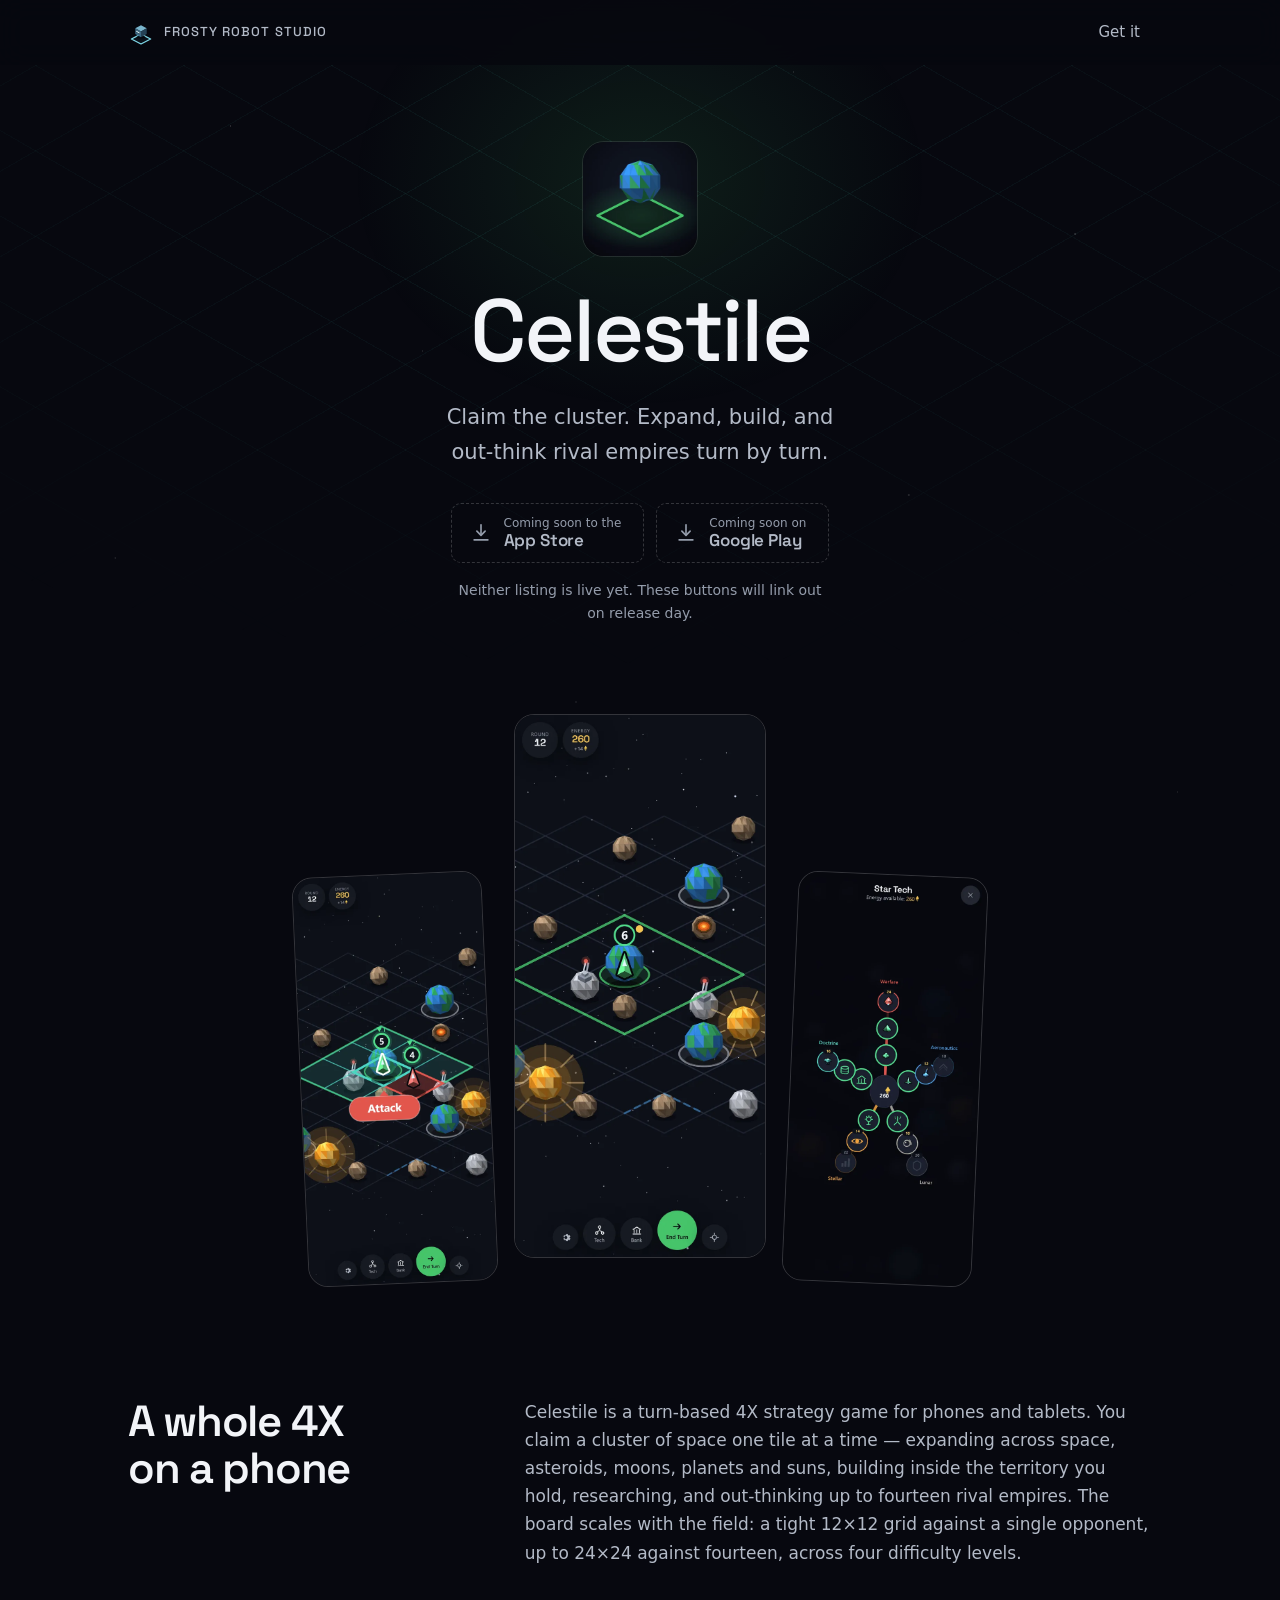
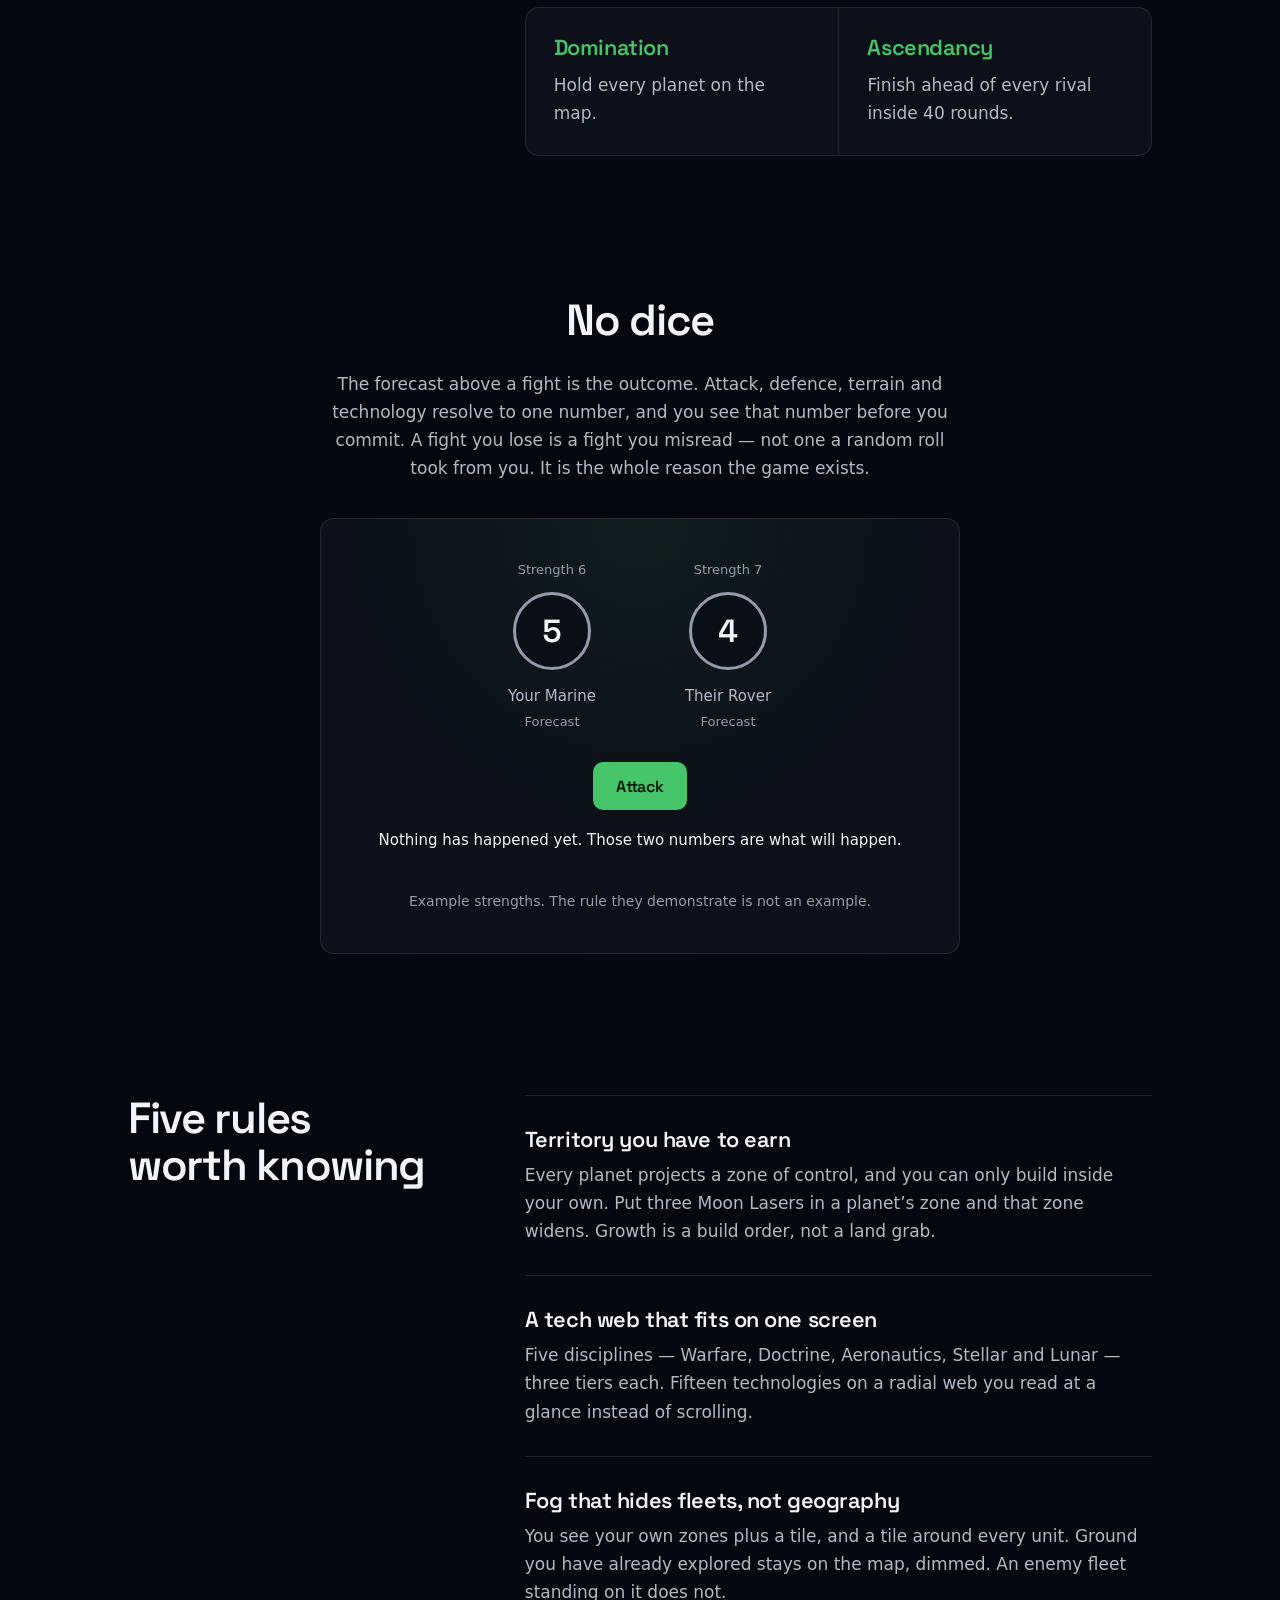
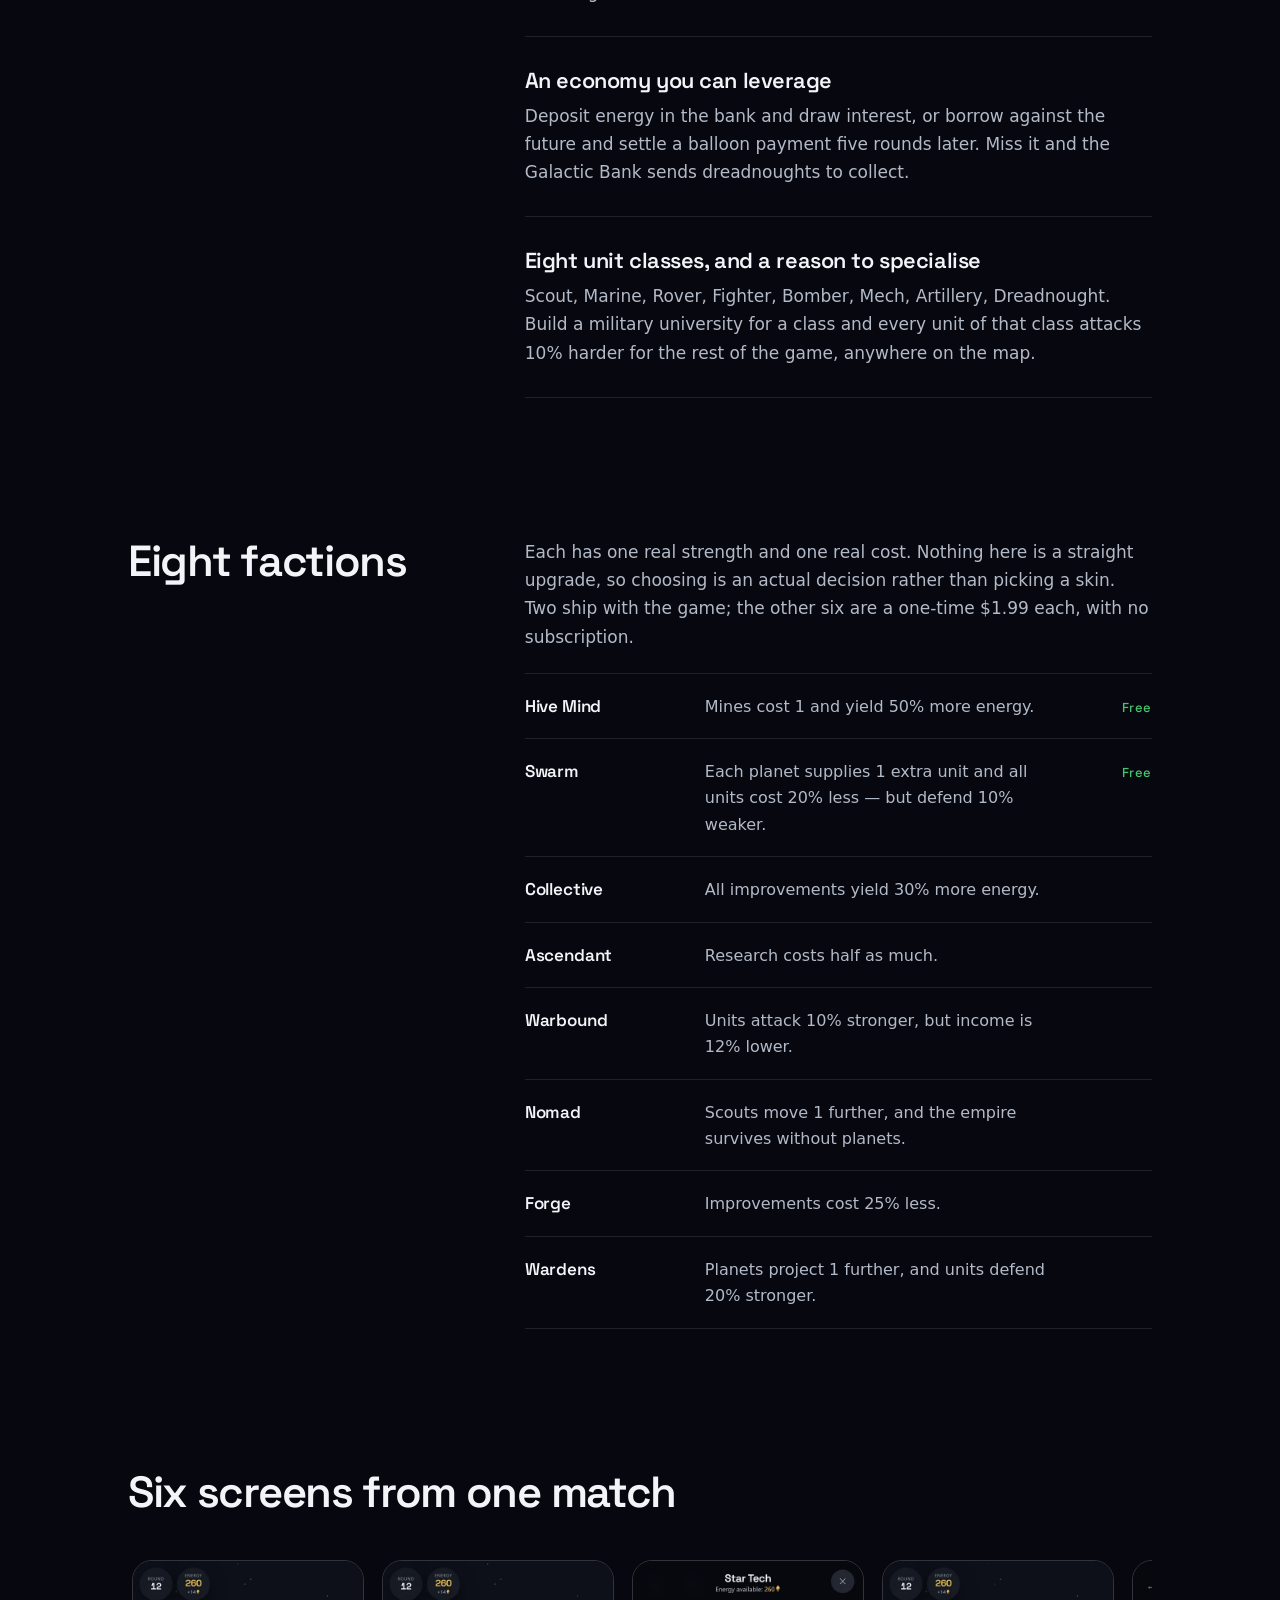
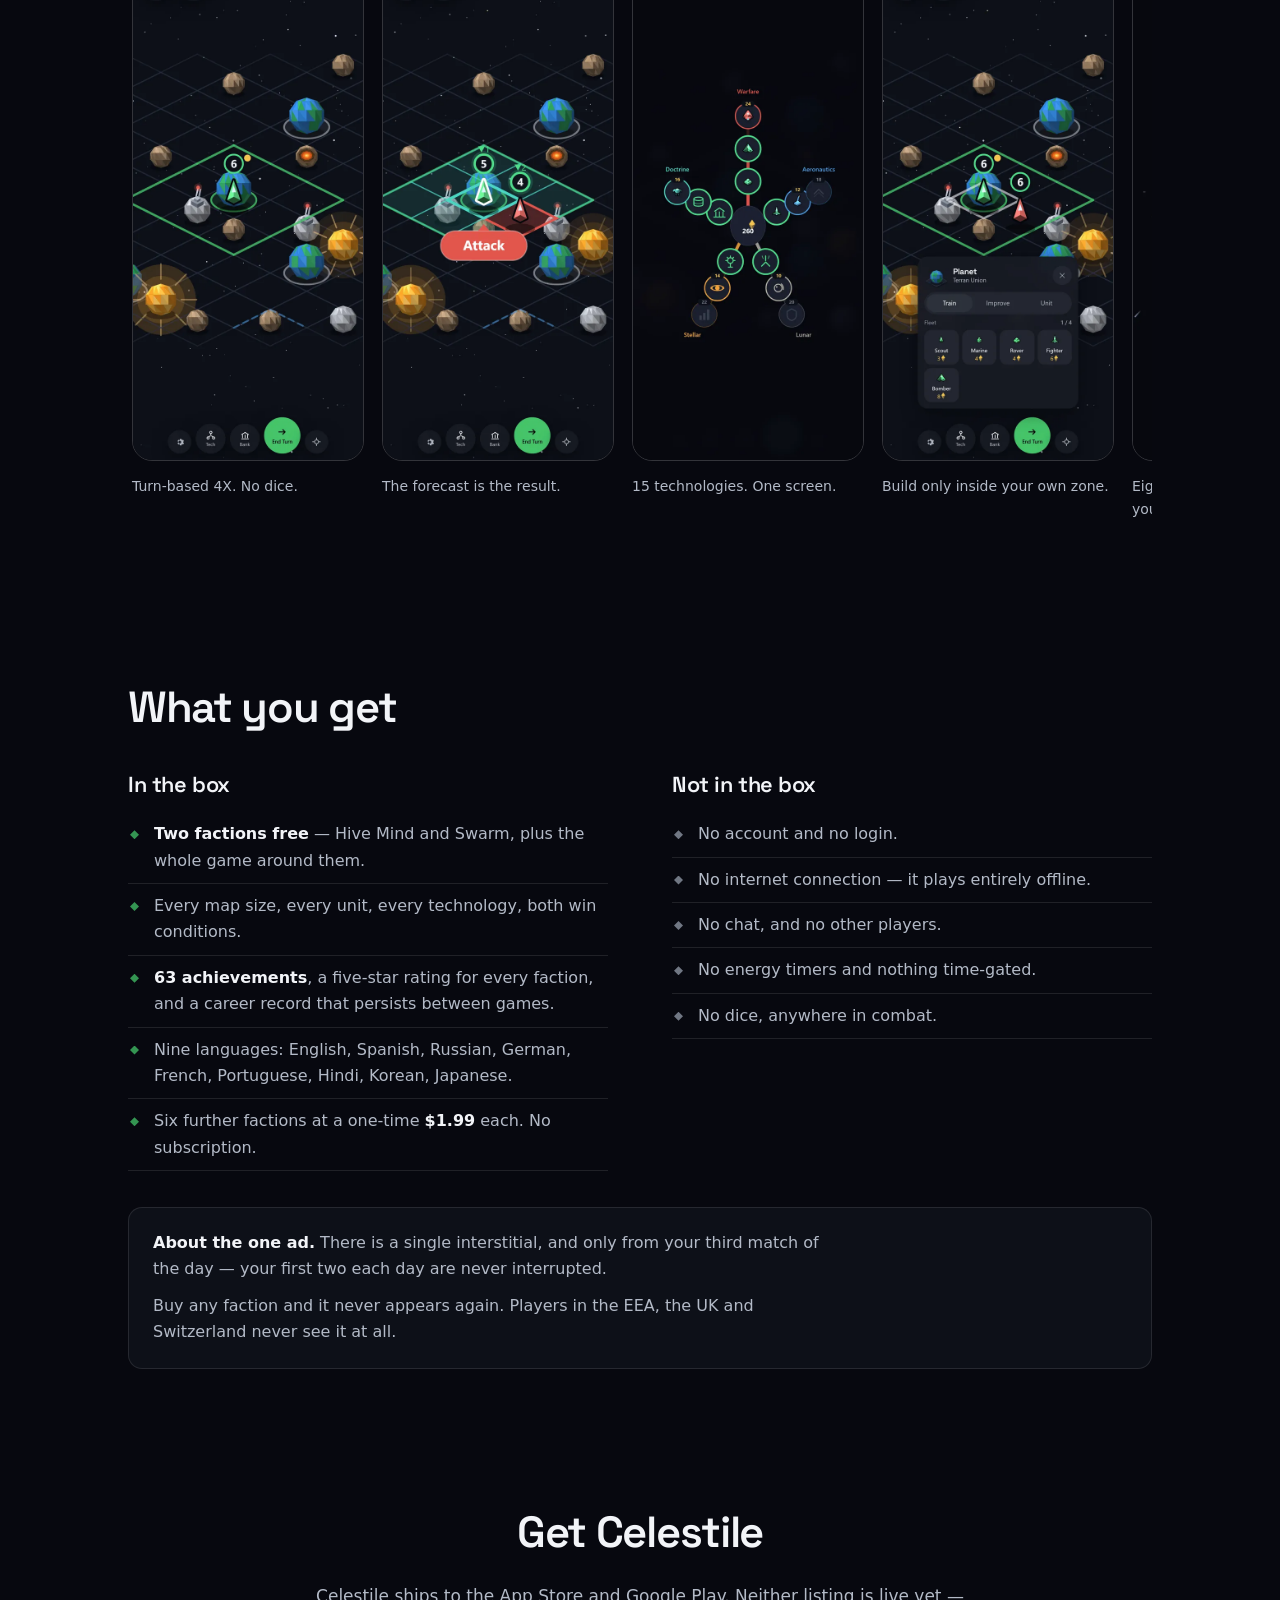
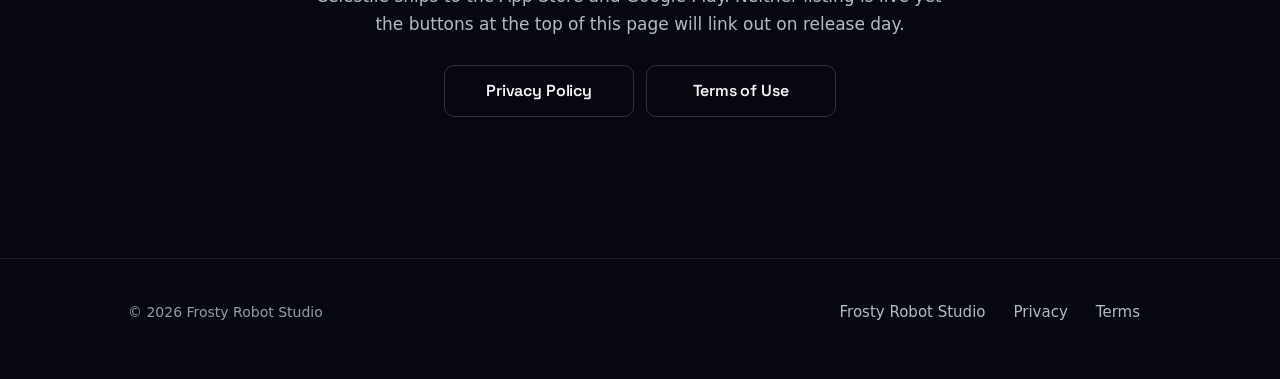
==== celestile/index.html @ 9814f3b3 "Rebuild the studio site and add a Celestile marketing page Replaces the bootstrap-ish placeholder in" ====
<!DOCTYPE html>
<html lang="en">
<head>
<meta charset="utf-8">
<meta name="viewport" content="width=device-width,initial-scale=1">
<title>Celestile — turn-based 4X strategy with no dice</title>
<meta name="description" content="A turn-based 4X strategy game for phones and tablets. Deterministic combat: the forecast above a fight is exactly what happens. Single-player, offline, no account.">
<meta name="theme-color" content="#07080f">
<link rel="canonical" href="https://frosty-robot-studio.github.io/celestile/">
<link rel="icon" href="../assets/frs-mark.svg" type="image/svg+xml">
<link rel="apple-touch-icon" href="../assets/celestile-icon-180.png">
<meta property="og:type" content="website">
<meta property="og:title" content="Celestile — turn-based 4X strategy with no dice">
<meta property="og:description" content="Expand across a cluster of space, out-think fourteen rival empires, and never lose a fight to a dice roll. Offline. No account.">
<meta property="og:url" content="https://frosty-robot-studio.github.io/celestile/">
<meta property="og:image" content="https://frosty-robot-studio.github.io/assets/og-celestile.png">
<meta property="og:image:width" content="1200">
<meta property="og:image:height" content="630">
<meta name="twitter:card" content="summary_large_image">
<link rel="stylesheet" href="../site.css">
<style>
/* ---------------------------------------------------------------------------
   Celestile. The shared stylesheet is written against role tokens, so this page
   becomes the game simply by re-pointing them at the game's own palette
   (stellar-dominion/src/styles/index.css). Nav, buttons, focus rings, the
   editorial split and the isometric field all follow without an override.
   --------------------------------------------------------------------------- */

:root {
  --bg: #07080f;
  --bg-raised: #0d1018;
  --surface: #181b24;
  --hi: #f2f4f8;
  --mid: #b3bac7;
  --low: #949cab;

  /* Two colours with two jobs, both inherited from the game rather than
     invented here: teal is the interface accent (links, focus, the lattice —
     and what celestile/legal.css already uses on the policy pages), green is
     the player's own colour and so the colour of anything acting on their
     behalf. The green is --celestile from site.css and is not redeclared. */
  --accent: #4ad6c4;
  --foe: #e2564d;
}

/* Deep space, drawn the way the game draws it: a few faint stars over the void,
   not a texture library. Fixed, so it does not scroll like wallpaper. */
.stars {
  position: fixed;
  inset: 0;
  z-index: -2;
  pointer-events: none;
  opacity: 0.5;
  background-image:
    radial-gradient(1px 1px at 18% 14%, #ffffff90, transparent),
    radial-gradient(1px 1px at 62% 8%, #ffffff70, transparent),
    radial-gradient(1.5px 1.5px at 84% 26%, #ffffff80, transparent),
    radial-gradient(1px 1px at 33% 39%, #ffffff60, transparent),
    radial-gradient(1px 1px at 9% 62%, #ffffff70, transparent),
    radial-gradient(1.5px 1.5px at 71% 55%, #ffffff60, transparent),
    radial-gradient(1px 1px at 45% 78%, #ffffff70, transparent),
    radial-gradient(1px 1px at 92% 88%, #ffffff50, transparent);
}

/* --- hero ---------------------------------------------------------------- */

/* The shell is in site.css; this page supplies only the colour of its light. */
.hero {
  --hero-light: #45c46a1f;
}

.hero__icon {
  width: 116px;
  height: 116px;
  margin: 0 auto 26px;
  border-radius: var(--radius-icon);
  border: 1px solid var(--hairline);
}

.hero h1 {
  font-weight: 500;
  font-size: clamp(3rem, 9vw, 5.5rem);
}

.hero__tag {
  margin: 22px auto 0;
  max-width: 34ch;
  font-size: clamp(1.0625rem, 1.7vw, 1.3125rem);
  color: var(--mid);
  text-wrap: balance;
}

/* --- store buttons -------------------------------------------------------
   Drawn here rather than using Apple's or Google's badge artwork: the official
   badges are trademarked assets served from their own hosts, and this site
   makes no external requests. One authored icon on both, same stroke and
   weight, so the pair reads as one system.

   The pending state is a dashed border and a muted icon, with no hover
   affordance and no press feedback — a control that cannot do anything must not
   behave as though it can. */

.stores {
  display: flex;
  flex-wrap: wrap;
  justify-content: center;
  gap: 12px;
  margin-top: 34px;
}

.store {
  display: inline-flex;
  align-items: center;
  gap: 12px;
  min-height: 60px;
  padding: 10px 22px 10px 18px;
  border: 1px solid var(--hairline-strong);
  border-radius: var(--radius-control);
  background: var(--surface);
  color: var(--hi);
  text-decoration: none;
  text-align: left;
  transition: transform 160ms var(--ease-out), border-color 160ms ease;
}

.store[aria-disabled='true'] {
  cursor: default;
  background: transparent;
  border-style: dashed;
}

.store[aria-disabled='true'] .store__icon {
  color: var(--low);
}

.store[aria-disabled='true'] .store__big {
  color: var(--mid);
}

.store:not([aria-disabled='true']):active {
  transform: scale(0.98);
}

/* Latent until launch day, but it ships with the href: press feedback becomes
   a colour change rather than a movement. */
@media (prefers-reduced-motion: reduce) {
  .store:not([aria-disabled='true']):active {
    transform: none;
    border-color: var(--celestile);
  }
}

@media (hover: hover) and (pointer: fine) {
  .store:not([aria-disabled='true']):hover {
    border-color: color-mix(in srgb, var(--celestile) 60%, transparent);
  }
}

.store__icon {
  width: 22px;
  height: 22px;
  flex: none;
  color: var(--celestile);
}

.store__lines {
  display: flex;
  flex-direction: column;
  line-height: 1.2;
}

.store__small {
  font-size: 0.75rem;
  color: var(--low);
}

.store__big {
  font-family: var(--font-display);
  font-size: 1.0625rem;
  font-weight: 600;
  letter-spacing: -0.01em;
}

.stores__note {
  margin: 16px auto 0;
  max-width: 42ch;
  font-size: 0.875rem;
  color: var(--low);
}

/* Two badges of different widths stacking at different x positions is ragged in
   the most looked-at spot on the page. Below 520px they match. */
@media (max-width: 520px) {
  .stores {
    flex-direction: column;
    align-items: stretch;
  }

  .store {
    justify-content: flex-start;
  }
}

/* --- the phone fan -------------------------------------------------------
   Three real frames from one match, not three disconnected marketing shots. */

.fan {
  display: flex;
  align-items: flex-end;
  justify-content: center;
  gap: clamp(10px, 2vw, 24px);
  margin-top: clamp(48px, 7vw, 88px);
}

.fan__side {
  width: 190px;
  transform: translateY(26px) rotate(-2.5deg);
}

.fan__side:last-child {
  transform: translateY(26px) rotate(2.5deg);
}

.fan__main {
  width: 252px;
  position: relative;
  z-index: 1;
}

@media (max-width: 760px) {
  .fan__side {
    display: none;
  }

  .fan__main {
    width: min(258px, 68vw);
  }
}

/* --- win conditions ------------------------------------------------------ */

/* Divided by a real border rather than by the parent showing through a 1px
   gap: forced-colors repaints backgrounds, and the two cells would merge. */
.wins {
  display: grid;
  margin-top: 40px;
  border: 1px solid var(--hairline);
  border-radius: var(--radius-panel);
  overflow: hidden;
  background: var(--bg-raised);
}

@media (min-width: 720px) {
  .wins {
    grid-template-columns: 1fr 1fr;
  }
}

.win {
  padding: 26px 28px 28px;
}

.win + .win {
  border-top: 1px solid var(--hairline);
}

@media (min-width: 720px) {
  .win + .win {
    border-top: 0;
    border-left: 1px solid var(--hairline);
  }
}

.win h3 {
  margin-bottom: 10px;
  color: var(--celestile);
}

.win p {
  color: var(--mid);
}

/* --- the forecast demo ---------------------------------------------------
   The page's authored moment, and the argument for the product.

   The ring holds the number the fight will produce — before and after.
   Pressing Attack changes the word under it from Forecast to Result and
   nothing else: there is no swap, so no window exists in which the panel
   claims an outcome it has not shown, and the value you are asked to check
   never leaves the screen. Repeat presses re-run rather than reset, because a
   reset would read as the fight un-happening; the count beside two unchanged
   numbers is the demonstration. */

.forecast {
  max-width: 640px;
  margin: 36px auto 0;
  padding: clamp(26px, 4vw, 40px);
  border: 1px solid var(--hairline);
  border-radius: var(--radius-panel);
  background:
    radial-gradient(80% 120% at 50% 0%, #45c46a12, transparent 60%),
    var(--bg-raised);
}

.forecast__pods {
  display: flex;
  align-items: flex-start;
  justify-content: center;
  gap: clamp(24px, 7vw, 72px);
  margin: 0;
  padding: 0;
  list-style: none;
}

.pod {
  text-align: center;
  min-width: 104px;
}

.pod__strength {
  display: block;
  margin-bottom: 12px;
  font-size: 0.8125rem;
  color: var(--low);
  font-variant-numeric: tabular-nums;
}

.pod__ring {
  display: grid;
  place-items: center;
  width: 78px;
  height: 78px;
  margin: 0 auto;
  border: 3px solid var(--low);
  border-radius: 50%;
  background: #0b0e14;
  font-family: var(--font-display);
  font-size: 2rem;
  font-weight: 600;
  color: var(--hi);
  font-variant-numeric: tabular-nums;
  transition: border-color 260ms var(--ease-out), background-color 260ms ease;
}

.is-resolved .pod__ring {
  border-color: var(--celestile);
  background: #0d1b13;
}

.is-resolved .pod--foe .pod__ring {
  border-color: var(--foe);
  background: #1c0f0e;
}

.pod__who {
  display: block;
  margin-top: 14px;
  font-size: 0.9375rem;
  color: var(--mid);
}

.pod__state {
  display: block;
  margin-top: 2px;
  font-size: 0.8125rem;
  color: var(--low);
  transition: color 260ms ease;
}

.is-resolved .pod__state {
  color: var(--celestile);
}

.forecast__act {
  margin-top: 30px;
}

.forecast__status {
  margin: 18px auto 0;
  min-height: 3.3em;
  max-width: 46ch;
  font-size: 0.9375rem;
  color: var(--hi);
}

.forecast__caption {
  margin: 12px auto 0;
  max-width: 46ch;
  font-size: 0.875rem;
  color: var(--low);
}

/* --- feature rows --------------------------------------------------------
   Rows on a rule, not a grid of same-size cards. Each one is a rule of the game
   rather than a benefit adjective. */

.feats {
  border-top: 1px solid var(--hairline);
}

.feat {
  display: grid;
  gap: 8px;
  padding: 30px 0;
  border-bottom: 1px solid var(--hairline);
}

.feat p {
  color: var(--mid);
}

/* --- factions ------------------------------------------------------------ */

.factions {
  border-top: 1px solid var(--hairline);
}

.faction {
  display: grid;
  grid-template-columns: minmax(0, 1fr) auto;
  gap: 4px 24px;
  padding: 18px 0;
  border-bottom: 1px solid var(--hairline);
  align-items: baseline;
}

@media (min-width: 820px) {
  .faction {
    grid-template-columns: 156px minmax(0, 1fr) 62px;
  }
}

.faction__name {
  font-family: var(--font-display);
  font-weight: 600;
  font-size: 1.0625rem;
  color: var(--hi);
  letter-spacing: -0.01em;
}

.faction__what {
  color: var(--mid);
  font-size: 1rem;
}

/* Only the two free rows carry a marker. The one-time price is stated once, in
   the section's lede — printing $1.99 six times is a column of noise. */
.faction__free {
  justify-self: end;
  font-family: var(--font-display);
  font-size: 0.8125rem;
  font-weight: 500;
  letter-spacing: 0.04em;
  color: var(--celestile);
  white-space: nowrap;
}

/* Narrow: name and marker share the first line and the effect wraps beneath.
   Both cells are placed explicitly — pinning only one of them lets grid's
   definite-position pass claim a column the auto items were counting on. */
@media (max-width: 819px) {
  .faction__name {
    grid-area: 1 / 1;
  }

  .faction__free {
    grid-area: 1 / 2;
  }

  .faction__what {
    grid-area: 2 / 1 / 3 / -1;
  }
}

/* --- screenshot rail -----------------------------------------------------
   Scrolls inside itself; the page never scrolls sideways. The clipped card at
   the right edge is the affordance and does not need a sentence explaining it. */

.rail {
  display: flex;
  gap: 18px;
  margin-top: 40px;
  padding: 4px 4px 22px;
  overflow-x: auto;
  scroll-snap-type: x mandatory;
  overscroll-behavior-x: contain;
  scroll-padding-inline: 4px;
  scrollbar-width: thin;
}

.shot {
  flex: none;
  width: 232px;
  scroll-snap-align: start;
  margin: 0;
}

.shot img {
  width: 232px;
}

.shot figcaption {
  margin-top: 14px;
  font-size: 0.875rem;
  color: var(--mid);
}

/* --- what you get -------------------------------------------------------- */

.terms-grid {
  display: grid;
  gap: 28px clamp(32px, 5vw, 72px);
  margin-top: 40px;
}

@media (min-width: 760px) {
  .terms-grid {
    grid-template-columns: 1fr 1fr;
  }
}

.tlist {
  margin: 14px 0 0;
  padding: 0;
  list-style: none;
}

.tlist li {
  position: relative;
  padding: 9px 0 9px 26px;
  border-bottom: 1px solid var(--hairline);
  color: var(--mid);
  font-size: 1rem;
}

/* A small iso diamond instead of a bullet — the same mark the legal pages use
   for their section heads, so the whole site marks a list the same way. */
.tlist li::before {
  content: '';
  position: absolute;
  left: 2px;
  top: 18px;
  width: 9px;
  height: 9px;
  background: var(--celestile);
  opacity: 0.75;
  clip-path: polygon(50% 0, 100% 50%, 50% 100%, 0 50%);
}

.tlist--not li::before {
  background: var(--low);
}

.tlist b {
  color: var(--hi);
  font-weight: 600;
}

.ads {
  margin-top: 36px;
  padding: 22px 24px;
  border: 1px solid var(--hairline);
  border-radius: var(--radius-panel);
  background: var(--bg-raised);
}

.ads p {
  color: var(--mid);
  font-size: 1rem;
}

.ads p + p {
  margin-top: 10px;
}

.ads b {
  color: var(--hi);
  font-weight: 600;
}

/* --- forced colours ------------------------------------------------------
   Windows High Contrast repaints every colour but leaves background-image
   alone, so shapes drawn with a background vanish while decorative gradients
   survive as noise. Both halves need saying. */

@media (forced-colors: active) {
  .stars {
    display: none;
  }

  /* The list markers are clip-path diamonds filled with a background colour,
     which forced-colors flattens to the canvas. */
  .tlist li::before {
    forced-color-adjust: none;
    background: CanvasText;
  }

  .store[aria-disabled='true'] {
    border-color: GrayText;
  }
}

/* --- closing block ------------------------------------------------------- */

.close__line {
  margin-inline: auto;
  max-width: 48ch;
  color: var(--mid);
}

.legal-actions {
  display: flex;
  flex-wrap: wrap;
  justify-content: center;
  gap: 12px;
}

.legal-actions .btn {
  min-width: 190px;
}
</style>
</head>
<body>
<div class="nav-sentinel" aria-hidden="true"></div>
<a class="skip" href="#main">Skip to content</a>
<div class="stars" aria-hidden="true"></div>
<div class="field" aria-hidden="true"></div>

<header class="nav" id="nav">
  <div class="shell nav__inner">
    <a class="brand" href="../">
      <img class="brand__mark" src="../assets/frs-mark.svg" alt="" width="26" height="26">
      Frosty Robot Studio
    </a>
    <nav class="nav__links" aria-label="Celestile">
      <a class="nav__link" href="#get">Get it</a>
    </nav>
  </div>
</header>

<main id="main" tabindex="-1">

  <!-- ===== hero ===== -->
  <section class="hero">
    <div class="shell hero__inner">
      <img class="hero__icon" src="../assets/celestile-icon-320.webp"
           alt="Celestile app icon: a low-poly world resting on an isometric tile"
           width="116" height="116" decoding="async">
      <h1>Celestile</h1>
      <p class="hero__tag">
        Claim the cluster. Expand, build, and out&#8209;think rival empires turn by turn.
      </p>

      <!-- TODO: neither store listing is live yet. At launch, for BOTH links:
           replace href="#" with the real product URL, delete aria-disabled and
           aria-describedby, change "Coming soon to the" / "Coming soon on" to
           "Download on the" / "Get it on", then delete #stores-note and update
           the closing "Get Celestile" paragraph. -->
      <div class="stores">
        <a class="store" href="#" aria-disabled="true" aria-describedby="stores-note">
          <svg class="store__icon" viewBox="0 0 24 24" fill="none" stroke="currentColor"
               stroke-width="1.8" stroke-linecap="round" stroke-linejoin="round" aria-hidden="true" focusable="false">
            <path d="M12 3v11"/><path d="m7.5 10 4.5 4.5 4.5-4.5"/><path d="M4.5 19.5h15"/>
          </svg>
          <span class="store__lines">
            <span class="store__small">Coming soon to the</span>
            <span class="store__big">App Store</span>
          </span>
        </a>
        <a class="store" href="#" aria-disabled="true" aria-describedby="stores-note">
          <svg class="store__icon" viewBox="0 0 24 24" fill="none" stroke="currentColor"
               stroke-width="1.8" stroke-linecap="round" stroke-linejoin="round" aria-hidden="true" focusable="false">
            <path d="M12 3v11"/><path d="m7.5 10 4.5 4.5 4.5-4.5"/><path d="M4.5 19.5h15"/>
          </svg>
          <span class="store__lines">
            <span class="store__small">Coming soon on</span>
            <span class="store__big">Google Play</span>
          </span>
        </a>
      </div>
      <p class="stores__note" id="stores-note">
        Neither listing is live yet. These buttons will link out on release day.
      </p>

      <div class="fan">
        <img class="fan__side frame" src="shots/06-combat.webp"
             alt="An attack forecast in Celestile: two circled numbers showing exactly what each unit will be left with."
             width="560" height="1214" decoding="async">
        <img class="fan__main frame" src="shots/hero-board.webp"
             alt="A Celestile match at round 12: an isometric board of planets, moons and asteroids with a green zone of control drawn around a claimed world."
             width="720" height="1561" fetchpriority="high" decoding="async">
        <img class="fan__side frame" src="shots/04-tech.webp"
             alt="Celestile's technology web: fifteen technologies across five disciplines, all on one screen."
             width="560" height="1214" decoding="async">
      </div>
    </div>
  </section>

  <!-- ===== the game ===== -->
  <section class="band" aria-labelledby="game-h">
    <div class="shell split">
      <h2 id="game-h">A whole 4X on a phone</h2>
      <div class="split__body">
        <p>
          Celestile is a turn-based 4X strategy game for phones and tablets. You
          claim a cluster of space one tile at a time &mdash; expanding across
          space, asteroids, moons, planets and suns, building inside the
          territory you hold, researching, and out-thinking up to fourteen rival
          empires. The board scales with the field: a tight 12&times;12 grid
          against a single opponent, up to 24&times;24 against fourteen, across
          four difficulty levels.
        </p>

        <div class="wins">
          <div class="win">
            <h3>Domination</h3>
            <p>Hold every planet on the map.</p>
          </div>
          <div class="win">
            <h3>Ascendancy</h3>
            <p>Finish ahead of every rival inside 40 rounds.</p>
          </div>
        </div>
      </div>
    </div>
  </section>

  <!-- ===== deterministic combat ===== -->
  <section class="band" aria-labelledby="combat-h">
    <div class="shell stage">
      <h2 id="combat-h">No dice</h2>
      <p>
        The forecast above a fight is the outcome. Attack, defence, terrain and
        technology resolve to one number, and you see that number before you
        commit. A fight you lose is a fight you misread &mdash; not one a random
        roll took from you. It is the whole reason the game exists.
      </p>

      <div class="forecast" id="forecast">
        <ul class="forecast__pods" role="list">
          <li class="pod" data-pod>
            <span class="pod__strength">Strength 6</span>
            <span class="pod__ring" data-ring>5</span>
            <span class="pod__who">Your Marine</span>
            <span class="pod__state" data-state>Forecast</span>
          </li>
          <li class="pod pod--foe" data-pod>
            <span class="pod__strength">Strength 7</span>
            <span class="pod__ring" data-ring>4</span>
            <span class="pod__who">Their Rover</span>
            <span class="pod__state" data-state>Forecast</span>
          </li>
        </ul>
        <p class="forecast__act">
          <button class="btn btn--celestile" type="button" data-resolve disabled>Attack</button>
        </p>
        <p class="forecast__status" role="status" data-status>
          Nothing has happened yet. Those two numbers are what will happen.
        </p>
        <p class="forecast__caption">
          Example strengths. The rule they demonstrate is not an example.
        </p>
      </div>
    </div>
  </section>

  <!-- ===== rules ===== -->
  <section class="band" aria-labelledby="rules-h">
    <div class="shell split">
      <h2 id="rules-h">Five rules worth knowing</h2>
      <div class="split__body">
        <div class="feats">
          <div class="feat">
            <h3>Territory you have to earn</h3>
            <p>
              Every planet projects a zone of control, and you can only build
              inside your own. Put three Moon Lasers in a planet&rsquo;s zone and
              that zone widens. Growth is a build order, not a land grab.
            </p>
          </div>
          <div class="feat">
            <h3>A tech web that fits on one screen</h3>
            <p>
              Five disciplines &mdash; Warfare, Doctrine, Aeronautics, Stellar
              and Lunar &mdash; three tiers each. Fifteen technologies on a
              radial web you read at a glance instead of scrolling.
            </p>
          </div>
          <div class="feat">
            <h3>Fog that hides fleets, not geography</h3>
            <p>
              You see your own zones plus a tile, and a tile around every unit.
              Ground you have already explored stays on the map, dimmed. An
              enemy fleet standing on it does not.
            </p>
          </div>
          <div class="feat">
            <h3>An economy you can leverage</h3>
            <p>
              Deposit energy in the bank and draw interest, or borrow against the
              future and settle a balloon payment five rounds later. Miss it and
              the Galactic Bank sends dreadnoughts to collect.
            </p>
          </div>
          <div class="feat">
            <h3>Eight unit classes, and a reason to specialise</h3>
            <p>
              Scout, Marine, Rover, Fighter, Bomber, Mech, Artillery,
              Dreadnought. Build a military university for a class and every unit
              of that class attacks 10% harder for the rest of the game, anywhere
              on the map.
            </p>
          </div>
        </div>
      </div>
    </div>
  </section>

  <!-- ===== factions ===== -->
  <section class="band" aria-labelledby="factions-h">
    <div class="shell split">
      <h2 id="factions-h">Eight factions</h2>
      <div class="split__body">
        <p>
          Each has one real strength and one real cost. Nothing here is a
          straight upgrade, so choosing is an actual decision rather than picking
          a skin. Two ship with the game; the other six are a one-time $1.99
          each, with no subscription.
        </p>

        <div class="factions">
          <div class="faction">
            <span class="faction__name">Hive Mind</span>
            <span class="faction__what">Mines cost 1 and yield 50% more energy.</span>
            <span class="faction__free">Free</span>
          </div>
          <div class="faction">
            <span class="faction__name">Swarm</span>
            <span class="faction__what">Each planet supplies 1 extra unit and all units cost 20% less &mdash; but defend 10% weaker.</span>
            <span class="faction__free">Free</span>
          </div>
          <div class="faction">
            <span class="faction__name">Collective</span>
            <span class="faction__what">All improvements yield 30% more energy.</span>
            <span></span>
          </div>
          <div class="faction">
            <span class="faction__name">Ascendant</span>
            <span class="faction__what">Research costs half as much.</span>
            <span></span>
          </div>
          <div class="faction">
            <span class="faction__name">Warbound</span>
            <span class="faction__what">Units attack 10% stronger, but income is 12% lower.</span>
            <span></span>
          </div>
          <div class="faction">
            <span class="faction__name">Nomad</span>
            <span class="faction__what">Scouts move 1 further, and the empire survives without planets.</span>
            <span></span>
          </div>
          <div class="faction">
            <span class="faction__name">Forge</span>
            <span class="faction__what">Improvements cost 25% less.</span>
            <span></span>
          </div>
          <div class="faction">
            <span class="faction__name">Wardens</span>
            <span class="faction__what">Planets project 1 further, and units defend 20% stronger.</span>
            <span></span>
          </div>
        </div>
      </div>
    </div>
  </section>

  <!-- ===== screenshots ===== -->
  <section class="band" aria-labelledby="shots-h">
    <div class="shell">
      <h2 id="shots-h">Six screens from one match</h2>

      <div class="rail" tabindex="0" role="group" aria-label="Celestile screenshots, scrollable">
        <figure class="shot">
          <img class="frame" src="shots/03-board.webp" width="560" height="1214" loading="lazy" decoding="async"
               alt="The board at round 12, with a green zone of control drawn around a claimed world.">
          <figcaption>Turn-based 4X. No dice.</figcaption>
        </figure>
        <figure class="shot">
          <img class="frame" src="shots/06-combat.webp" width="560" height="1214" loading="lazy" decoding="async"
               alt="An attack forecast: two circled numbers above the units, and the Attack button.">
          <figcaption>The forecast is the result.</figcaption>
        </figure>
        <figure class="shot">
          <img class="frame" src="shots/04-tech.webp" width="560" height="1214" loading="lazy" decoding="async"
               alt="The radial technology web, all fifteen technologies visible at once.">
          <figcaption>15 technologies. One screen.</figcaption>
        </figure>
        <figure class="shot">
          <img class="frame" src="shots/07-production.webp" width="560" height="1214" loading="lazy" decoding="async"
               alt="A home world's production panel, with unit costs listed.">
          <figcaption>Build only inside your own zone.</figcaption>
        </figure>
        <figure class="shot">
          <img class="frame" src="shots/02-factions.webp" width="560" height="1214" loading="lazy" decoding="async"
               alt="The eight-faction roster, two unlocked and six locked.">
          <figcaption>Eight factions. Each one costs you something.</figcaption>
        </figure>
        <figure class="shot">
          <img class="frame" src="shots/08-achievements.webp" width="560" height="1214" loading="lazy" decoding="async"
               alt="The achievements screen, partly earned.">
          <figcaption>63 achievements. Records that persist.</figcaption>
        </figure>
      </div>
    </div>
  </section>

  <!-- ===== what you get ===== -->
  <section class="band" aria-labelledby="does-h">
    <div class="shell">
      <h2 id="does-h">What you get</h2>

      <div class="terms-grid">
        <div>
          <h3>In the box</h3>
          <ul class="tlist" role="list">
            <li><b>Two factions free</b> &mdash; Hive Mind and Swarm, plus the whole game around them.</li>
            <li>Every map size, every unit, every technology, both win conditions.</li>
            <li><b>63 achievements</b>, a five-star rating for every faction, and a career record that persists between games.</li>
            <li>Nine languages: English, Spanish, Russian, German, French, Portuguese, Hindi, Korean, Japanese.</li>
            <li>Six further factions at a one-time <b>$1.99</b> each. No subscription.</li>
          </ul>
        </div>
        <div>
          <h3>Not in the box</h3>
          <ul class="tlist tlist--not" role="list">
            <li>No account and no login.</li>
            <li>No internet connection &mdash; it plays entirely offline.</li>
            <li>No chat, and no other players.</li>
            <li>No energy timers and nothing time-gated.</li>
            <li>No dice, anywhere in combat.</li>
          </ul>
        </div>
      </div>

      <div class="ads">
        <p><b>About the one ad.</b> There is a single interstitial, and only from
        your third match of the day &mdash; your first two each day are never
        interrupted.</p>
        <p>Buy any faction and it never appears again. Players in the EEA, the UK
        and Switzerland never see it at all.</p>
      </div>
    </div>
  </section>

  <!-- ===== get it ===== -->
  <section class="band" id="get" aria-labelledby="get-h">
    <div class="shell stage">
      <h2 id="get-h">Get Celestile</h2>
      <p class="close__line">
        Celestile ships to the App Store and Google Play. Neither listing is live
        yet &mdash; the buttons at the top of this page will link out on release
        day.
      </p>

      <div class="legal-actions">
        <a class="btn btn--ghost" href="privacy.html">Privacy Policy</a>
        <a class="btn btn--ghost" href="terms.html">Terms of Use</a>
      </div>
    </div>
  </section>

</main>

<footer class="foot">
  <div class="shell foot__inner">
    <p class="foot__note">&copy; 2026 Frosty Robot Studio</p>
    <ul class="foot__links" role="list">
      <li><a href="../">Frosty Robot Studio</a></li>
      <li><a href="privacy.html">Privacy</a></li>
      <li><a href="terms.html">Terms</a></li>
    </ul>
  </div>
</footer>

<script src="../site.js" defer></script>
</body>
</html>
---- site.css ----
/* Frosty Robot Studio — shared foundation.
   Loaded by index.html and celestile/index.html.

   The split: this file owns the token system and every construct that appears
   on both pages — nav, buttons, footer, hero shell, image frames, the layout
   primitives, the isometric field, focus and reduced motion. A page's <style>
   block owns only what exists on that page alone, plus the token values that
   make it that page.

   Token names describe roles, not brands, because the Celestile page becomes
   the game purely by re-pointing them: --bg, --surface, --accent and the text
   ramp are filled in with the studio's ice values here and with the game's own
   palette there. The two product colours are named after the products, because
   those are stable facts rather than roles. */

/* --- display face -------------------------------------------------------
   Space Grotesk is Celestile's own display face, self-hosted from the game
   repo. Using it means the studio's voice is literally the product's voice
   rather than a font picked off a shelf — and it costs one 22 KB request from
   our own origin. No third-party font host: this site makes zero external
   requests. The URL resolves against this stylesheet, so celestile/ gets it. */
@font-face {
  font-family: 'Space Grotesk';
  src: url('fonts/space-grotesk-latin.woff2') format('woff2');
  font-weight: 300 700;
  font-style: normal;
  font-display: swap;
}

:root {
  /* Ground. The studio's is a blue-biased ice; Celestile re-points these. */
  --bg: #06080e;
  --bg-raised: #0b0f18;
  --surface: #131926;
  --hairline: #ffffff1a;
  --hairline-strong: #ffffff2e;

  /* Text ramp. --low is the floor: 7.6:1 on --bg, 6.7:1 on --surface. */
  --hi: #f4f7fb;
  --mid: #b6c1d2;
  --low: #94a1b5;

  /* The interface accent: links, focus rings, the lattice, the primary button.
     Ice cyan for the studio; the game's teal on the Celestile page. */
  --accent: #7fd8e8;

  /* Product colours. Each names a product rather than a role, and each appears
     only where that product does. */
  --celestile: #45c46a;
  --timber: #e2a44a;

  --font-display: 'Space Grotesk', ui-sans-serif, system-ui, sans-serif;
  --font-body: ui-sans-serif, system-ui, -apple-system, 'Segoe UI', Roboto,
    Helvetica, Arial, sans-serif;

  /* One curve. Everything on this site is either entering or responding to a
     press, and both want a strong ease-out. */
  --ease-out: cubic-bezier(0.23, 1, 0.32, 1);

  --shell: 1120px;
  --gutter: clamp(20px, 5vw, 48px);
  --band: clamp(88px, 11vw, 156px);
  --nav-h: 64px;

  /* Radii, by the kind of object each belongs to. */
  --radius-frame: 20px;  /* a screenshot */
  --radius-icon: 22px;   /* an app icon */
  --radius-panel: 14px;  /* a panel or table container */
  --radius-control: 10px; /* a button or badge */

  /* Near-black page: tell the UA so scrollbars and default controls match. */
  color-scheme: dark;
}

*,
*::before,
*::after {
  box-sizing: border-box;
}

html {
  -webkit-text-size-adjust: 100%;
  scroll-behavior: smooth;
}

@media (prefers-reduced-motion: reduce) {
  html {
    scroll-behavior: auto;
  }
}

body {
  margin: 0;
  background: var(--bg);
  color: var(--mid);
  font-family: var(--font-body);
  font-size: 17px;
  line-height: 1.65;
}

img,
svg {
  display: block;
  max-width: 100%;
}

/* --- type ---------------------------------------------------------------- */

h1,
h2,
h3 {
  font-family: var(--font-display);
  color: var(--hi);
  font-weight: 600;
  letter-spacing: -0.03em;
  line-height: 1.08;
  margin: 0;
  text-wrap: balance;
  /* Display type runs to 88px; one long product name would otherwise push the
     page sideways at 320px. */
  overflow-wrap: break-word;
}

h1 {
  font-size: clamp(2.5rem, 7vw, 5.25rem);
}

h2 {
  font-size: clamp(1.75rem, 3.4vw, 2.75rem);
}

h3 {
  font-size: clamp(1.125rem, 1.7vw, 1.375rem);
  letter-spacing: -0.02em;
  line-height: 1.25;
}

p {
  margin: 0;
  max-width: 68ch;
}

a {
  color: var(--accent);
  text-decoration-thickness: 1px;
  text-underline-offset: 3px;
}

/* The utility voice: spec keys, table keys, captions. Space Grotesk small with
   wide tracking, and tabular figures so numbers line up. Never used as a kicker
   above a heading. */
.label {
  font-family: var(--font-display);
  font-size: 0.75rem;
  font-weight: 500;
  letter-spacing: 0.09em;
  text-transform: uppercase;
  color: var(--low);
  font-variant-numeric: tabular-nums;
}

/* --- focus & skip -------------------------------------------------------- */

:focus-visible {
  outline: 2px solid var(--accent);
  outline-offset: 3px;
  border-radius: 4px;
}

.skip {
  position: absolute;
  left: 16px;
  top: 16px;
  z-index: 100;
  padding: 12px 18px;
  background: var(--accent);
  color: var(--bg);
  font-weight: 600;
  border-radius: var(--radius-control);
  text-decoration: none;
  /* transform, not top: top is a layout property and would trigger layout,
     paint and composite for what is a pure movement. */
  transform: translateY(-140px);
  transition: transform 180ms var(--ease-out);
}

.skip:focus {
  transform: translateY(0);
}

/* The skip target takes focus programmatically, so it needs tabindex="-1" in
   the markup and must not then draw a ring when clicked into. */
#main:focus {
  outline: none;
}

/* --- layout -------------------------------------------------------------- */

.shell {
  width: 100%;
  max-width: var(--shell);
  margin: 0 auto;
  padding-inline: var(--gutter);
}

.band {
  padding-block: var(--band) 0;
}

/* Anything an anchor can land on has to clear the sticky bar. */
[id] {
  scroll-margin-top: calc(var(--nav-h) + 32px);
}

/* Watched by site.js to decide when the nav has something behind it. Authored
   here rather than injected so the mechanism is visible in the markup. */
.nav-sentinel {
  position: absolute;
  top: 0;
  left: 0;
  width: 1px;
  height: 1px;
  pointer-events: none;
}

/* --- the editorial split -------------------------------------------------
   Used only where the body is a long list the heading captions. A rail beside
   two lines of prose is dead space, so short sections use .stage or set their
   heading full width instead.

   Section-internal spacing is owned by exactly two rules — this one and
   .stage's — plus the first-child margins of the blocks themselves. */

.split {
  display: grid;
  gap: 22px clamp(40px, 6vw, 88px);
}

@media (min-width: 900px) {
  .split {
    grid-template-columns: minmax(0, 320px) minmax(0, 1fr);
    align-items: start;
  }

  /* The heading rides down beside a long list instead of leaving a column of
     nothing under it. Sticky inside its own grid row, so it releases at the end
     of its section rather than colliding with the next one. */
  .split > h2 {
    position: sticky;
    top: calc(var(--nav-h) + 40px);
  }
}

.split__body > * + * {
  margin-top: 22px;
}

/* Centred composition, for a section that is one object rather than a list. */
.stage {
  text-align: center;
}

.stage > * + * {
  margin-top: 26px;
}

.stage p {
  margin-inline: auto;
  max-width: 60ch;
}

/* --- hero ----------------------------------------------------------------
   Both pages open the same way: a centred column under one soft light from
   above. Only the colour of the light differs, so only the colour is set per
   page. */

.hero {
  position: relative;
  text-align: center;
  padding-block: clamp(40px, 6vw, 76px) 0;
}

.hero::before {
  content: '';
  position: absolute;
  top: -165px;
  left: 50%;
  width: min(820px, 100%);
  height: 650px;
  transform: translateX(-50%);
  background: radial-gradient(50% 50% at 50% 43%, var(--hero-light, transparent) 0%, transparent 70%);
  pointer-events: none;
}

.hero__inner {
  position: relative;
}

/* --- image frame ---------------------------------------------------------
   One treatment for every screenshot on the site. */

.frame {
  height: auto;
  border: 1px solid var(--hairline-strong);
  border-radius: var(--radius-frame);
}

/* --- nav ----------------------------------------------------------------- */

.nav {
  position: sticky;
  top: 0;
  z-index: 40;
  background: color-mix(in srgb, var(--bg) 84%, transparent);
  backdrop-filter: blur(14px);
  -webkit-backdrop-filter: blur(14px);
  border-bottom: 1px solid transparent;
  transition: border-color 200ms ease;
}

/* Phones are where the blur costs most and buys least — the 84%-opaque colour
   already separates the bar from the page on its own. */
@media (max-width: 700px) {
  .nav {
    backdrop-filter: none;
    -webkit-backdrop-filter: none;
    background: color-mix(in srgb, var(--bg) 94%, transparent);
  }
}

/* The rule only appears once there is content behind the bar to separate it
   from — before that it would be a line under nothing. */
.nav.is-stuck {
  border-bottom-color: var(--hairline);
}

.nav__inner {
  display: flex;
  flex-wrap: wrap;
  align-items: center;
  gap: 8px 20px;
  min-height: var(--nav-h);
  padding-block: 8px;
}

.brand {
  display: inline-flex;
  align-items: center;
  gap: 10px;
  font-family: var(--font-display);
  font-size: 0.8125rem;
  font-weight: 500;
  letter-spacing: 0.08em;
  text-transform: uppercase;
  color: var(--mid);
  text-decoration: none;
  padding-block: 10px;
}

.brand:hover {
  color: var(--hi);
}

.brand__mark {
  width: 26px;
  height: 26px;
  flex: none;
}

.nav__links {
  display: flex;
  align-items: center;
  gap: 4px;
  margin-left: auto;
}

/* One quiet 44px text control, used by the nav and the footer. They were two
   identical definitions before; a single rule stops them drifting apart. */
.nav__link,
.foot__links a {
  display: inline-flex;
  align-items: center;
  min-height: 44px;
  padding: 0 12px;
  color: var(--mid);
  font-size: 0.9375rem;
  text-decoration: none;
  border-radius: 8px;
  transition: color 160ms ease, background-color 160ms ease;
}

.nav__link:hover,
.foot__links a:hover {
  color: var(--hi);
  background-color: var(--hairline);
}

@media (max-width: 400px) {
  .brand {
    font-size: 0.75rem;
    gap: 8px;
  }

  .nav__link {
    padding: 0 9px;
    font-size: 0.875rem;
  }
}

/* --- buttons ------------------------------------------------------------- */

.btn {
  display: inline-flex;
  align-items: center;
  justify-content: center;
  gap: 10px;
  min-height: 48px;
  padding: 12px 22px;
  border: 1px solid transparent;
  border-radius: var(--radius-control);
  font-family: var(--font-display);
  font-size: 1rem;
  font-weight: 600;
  letter-spacing: -0.01em;
  text-decoration: none;
  cursor: pointer;
  transition: transform 160ms var(--ease-out), background-color 160ms ease,
    border-color 160ms ease, color 160ms ease;
}

.btn:active {
  transform: scale(0.97);
}

.btn--primary {
  background-color: var(--accent);
  color: var(--bg);
}

.btn--ghost {
  background-color: transparent;
  border-color: var(--hairline-strong);
  color: var(--hi);
}

.btn--celestile {
  background-color: var(--celestile);
  color: #04170b;
}

/* The Attack button ships disabled and is enabled by site.js, so a visitor
   without scripting sees a control that says it is unavailable rather than one
   that looks live and does nothing. */
.btn:disabled {
  cursor: default;
  opacity: 0.55;
}

.btn:disabled:active {
  transform: none;
}

@media (hover: hover) and (pointer: fine) {
  .btn--primary:not(:disabled):hover {
    background-color: color-mix(in srgb, var(--accent) 84%, #ffffff);
  }

  .btn--celestile:not(:disabled):hover {
    background-color: color-mix(in srgb, var(--celestile) 84%, #ffffff);
  }

  .btn--ghost:not(:disabled):hover {
    border-color: var(--accent);
    color: var(--accent);
  }
}

/* --- footer -------------------------------------------------------------- */

.foot {
  margin-top: var(--band);
  border-top: 1px solid var(--hairline);
}

.foot__inner {
  display: flex;
  flex-wrap: wrap;
  align-items: center;
  justify-content: space-between;
  gap: 12px 32px;
  padding-block: 32px 44px;
}

.foot__links {
  display: flex;
  flex-wrap: wrap;
  gap: 4px;
  margin: 0;
  padding: 0;
  list-style: none;
}

.foot__note {
  font-size: 0.875rem;
  color: var(--low);
}

/* --- the isometric field -------------------------------------------------
   Two line sets at the board's own angles. Not a decorative grid overlay: an
   isometric lattice is literally the surface these games are drawn on, and the
   radial mask fades it out below the hero so it reads as a surface the page is
   standing on rather than as wallpaper. Shared by both pages, tinted by
   whichever accent that page has set. */

.field {
  position: fixed;
  inset: 0;
  z-index: -1;
  pointer-events: none;
  background:
    repeating-linear-gradient(30deg, color-mix(in srgb, var(--accent) 7%, transparent) 0 1px, transparent 1px 74px),
    repeating-linear-gradient(150deg, color-mix(in srgb, var(--accent) 7%, transparent) 0 1px, transparent 1px 74px);
  -webkit-mask-image: radial-gradient(120% 74% at 50% 22%, #000 0%, transparent 72%);
  mask-image: radial-gradient(120% 74% at 50% 22%, #000 0%, transparent 72%);
}

/* --- reduced motion ------------------------------------------------------
   Fewer and gentler, not zero. Movement goes; colour, opacity and the press
   feedback that tells you the interface heard you all stay.

   The transition override lists properties rather than shortening durations:
   transition-property initialises to `all`, so setting a duration on `*` would
   hand reduced-motion users MORE transition surface than everyone else. */

@media (prefers-reduced-motion: reduce) {
  *,
  *::before,
  *::after {
    animation-duration: 0.01ms !important;
    animation-delay: 0s !important;
    animation-iteration-count: 1 !important;
    transition-property: opacity, color, background-color, border-color, fill,
      stroke, box-shadow !important;
    scroll-behavior: auto !important;
  }

  /* Press feedback stops being a movement and becomes a colour change. The
     filled variants darken rather than being re-coloured, because overriding
     background-color here outranks the variant classes and would erase them. */
  .btn:active {
    transform: none;
  }

  .btn--ghost:active {
    background-color: var(--hairline);
  }

  .btn--primary:not(:disabled):active {
    background-color: color-mix(in srgb, var(--accent) 74%, #000);
  }

  .btn--celestile:not(:disabled):active {
    background-color: color-mix(in srgb, var(--celestile) 74%, #000);
  }

  .skip {
    transition: none;
  }
}

/* --- forced colours ------------------------------------------------------
   Windows High Contrast replaces every colour but leaves background-image
   alone, so anything that draws with a background or a gap disappears while
   the decorative gradients survive as noise. Both halves need saying. */

@media (forced-colors: active) {
  .field {
    display: none;
  }

  .nav.is-stuck {
    border-bottom-color: CanvasText;
  }

  .frame {
    border-color: CanvasText;
  }
}
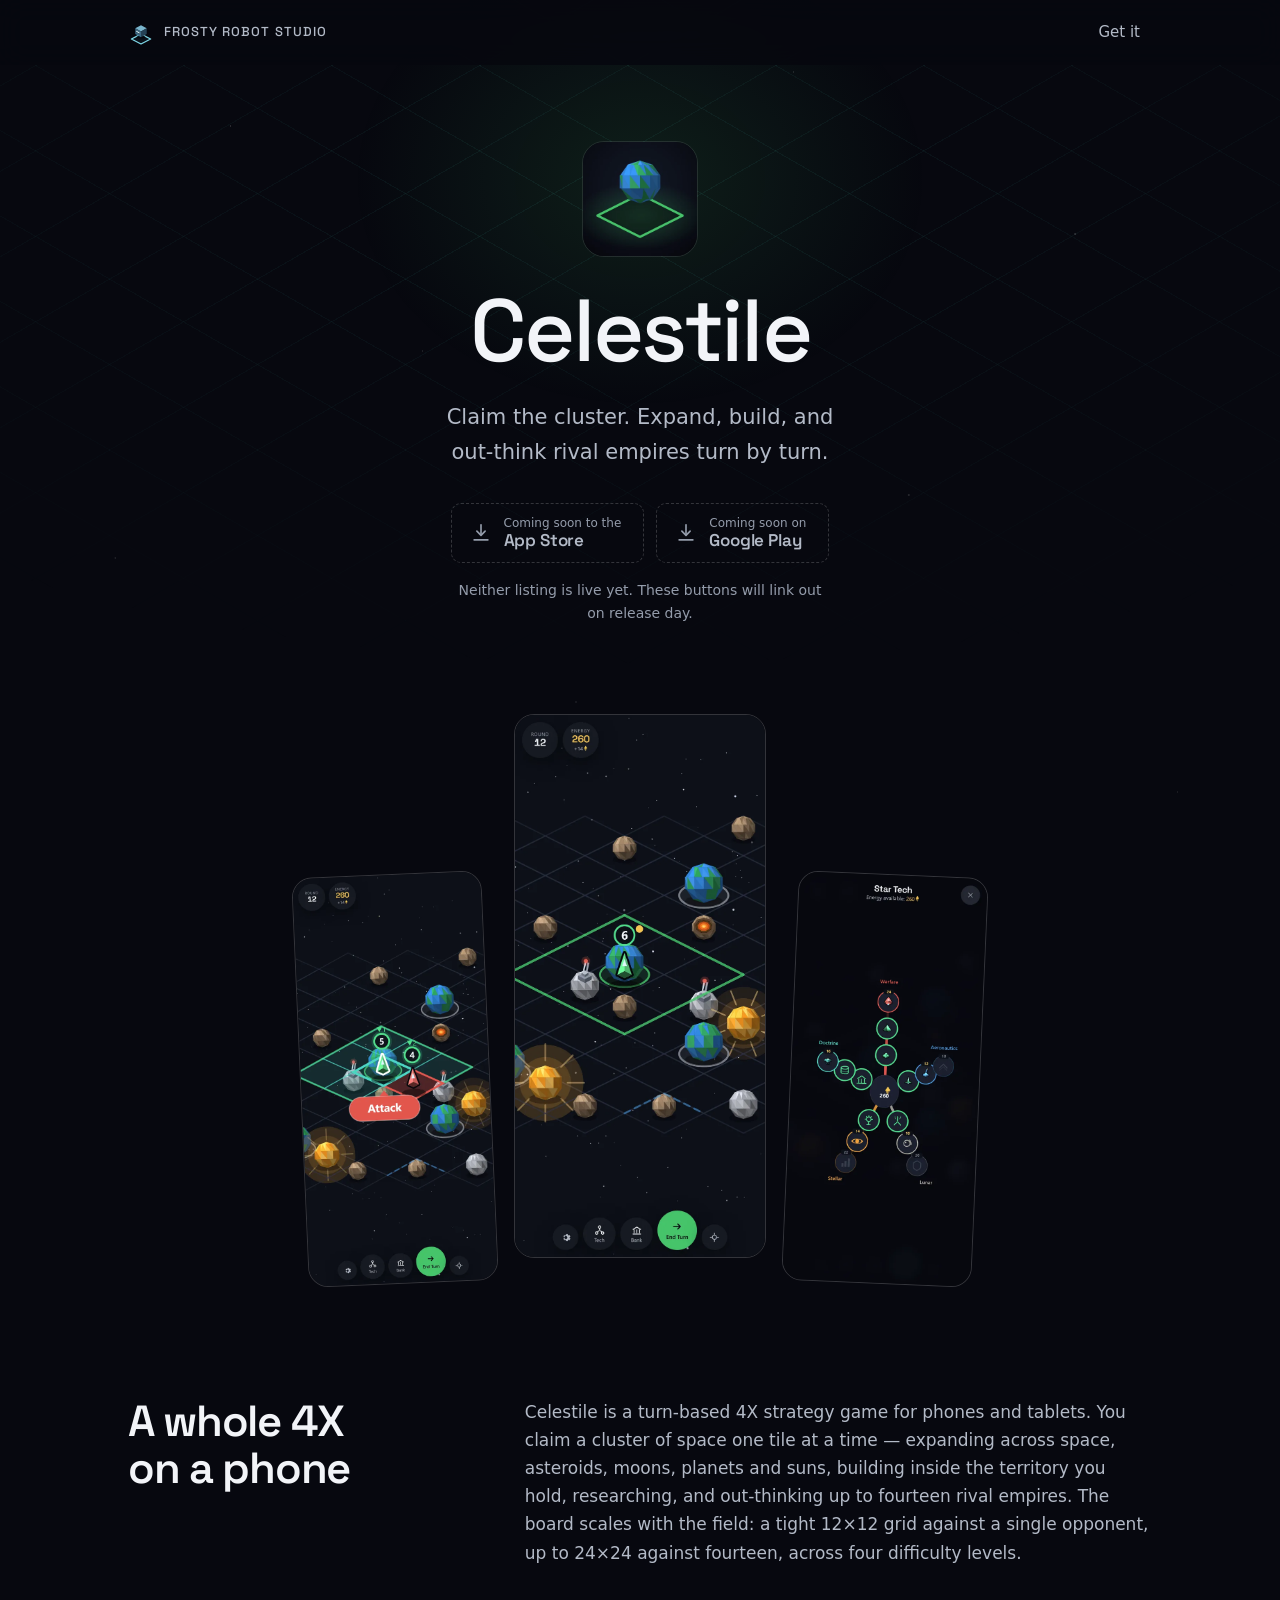
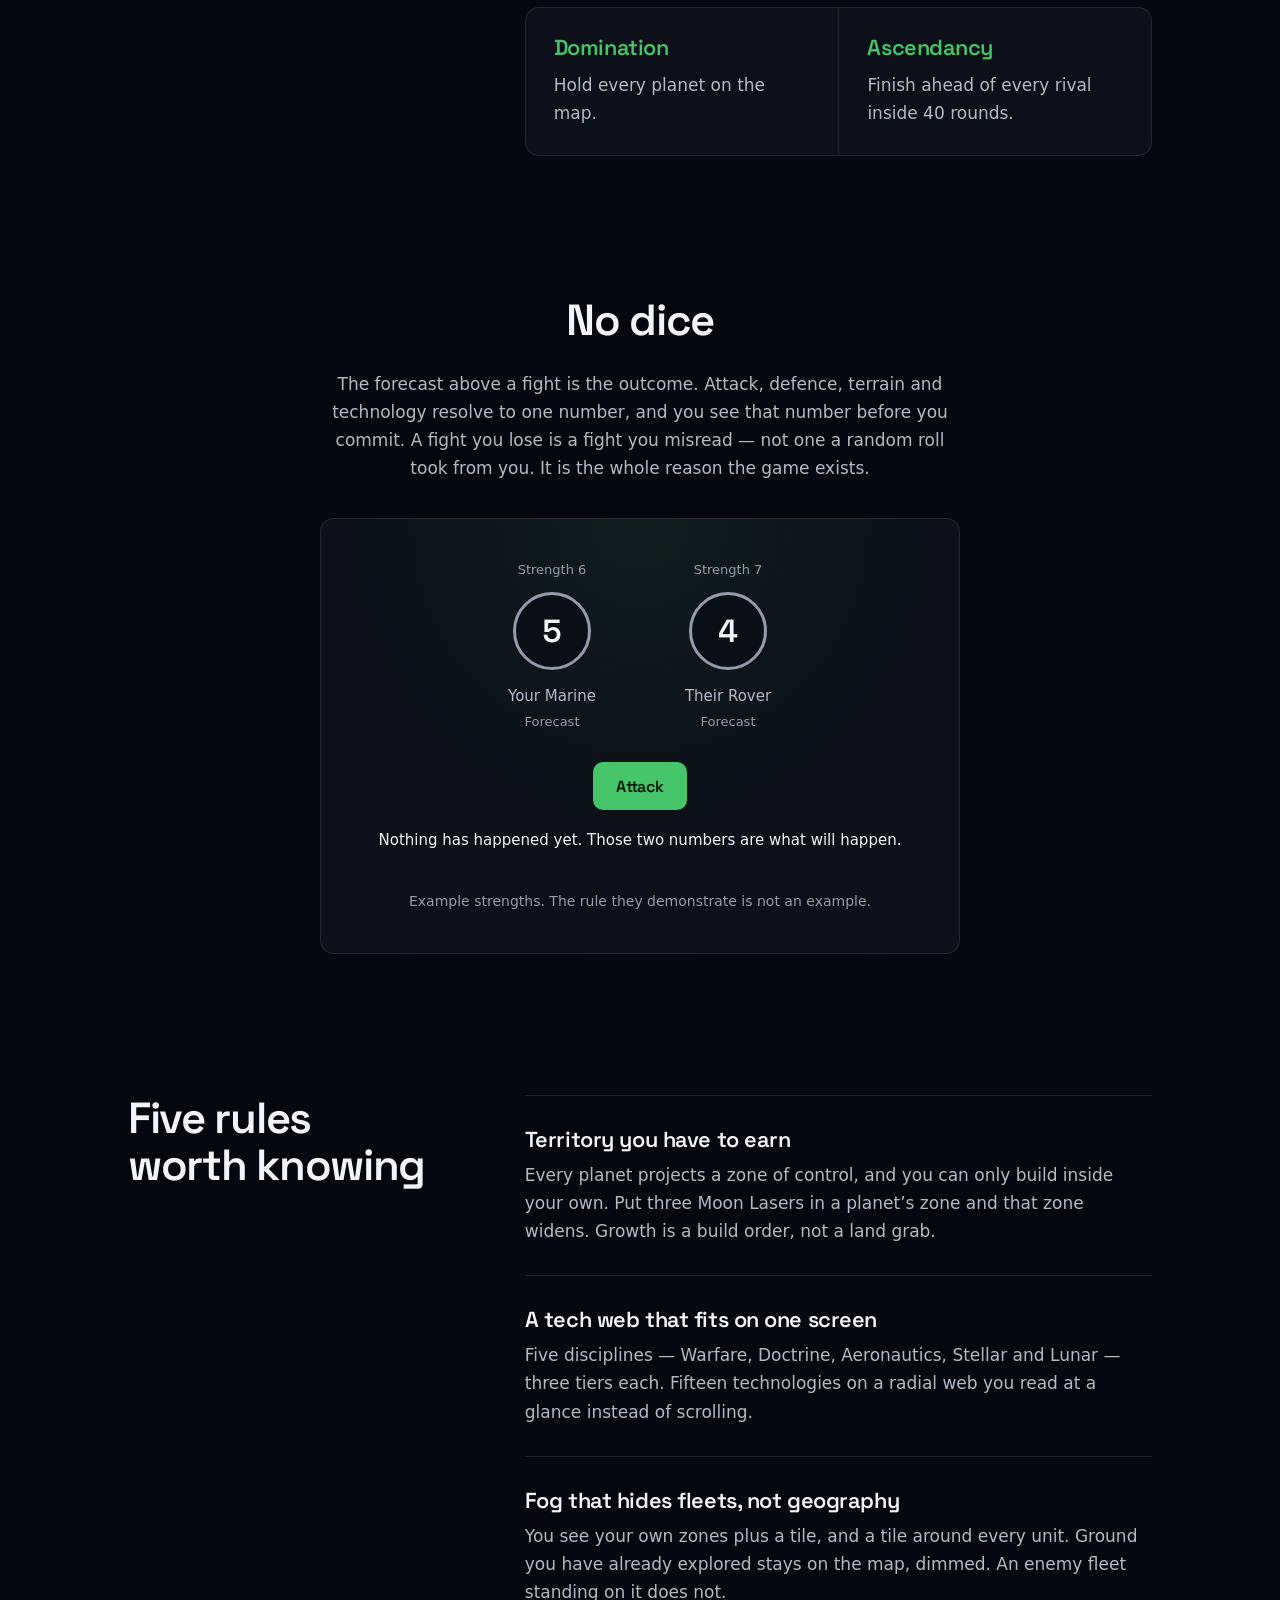
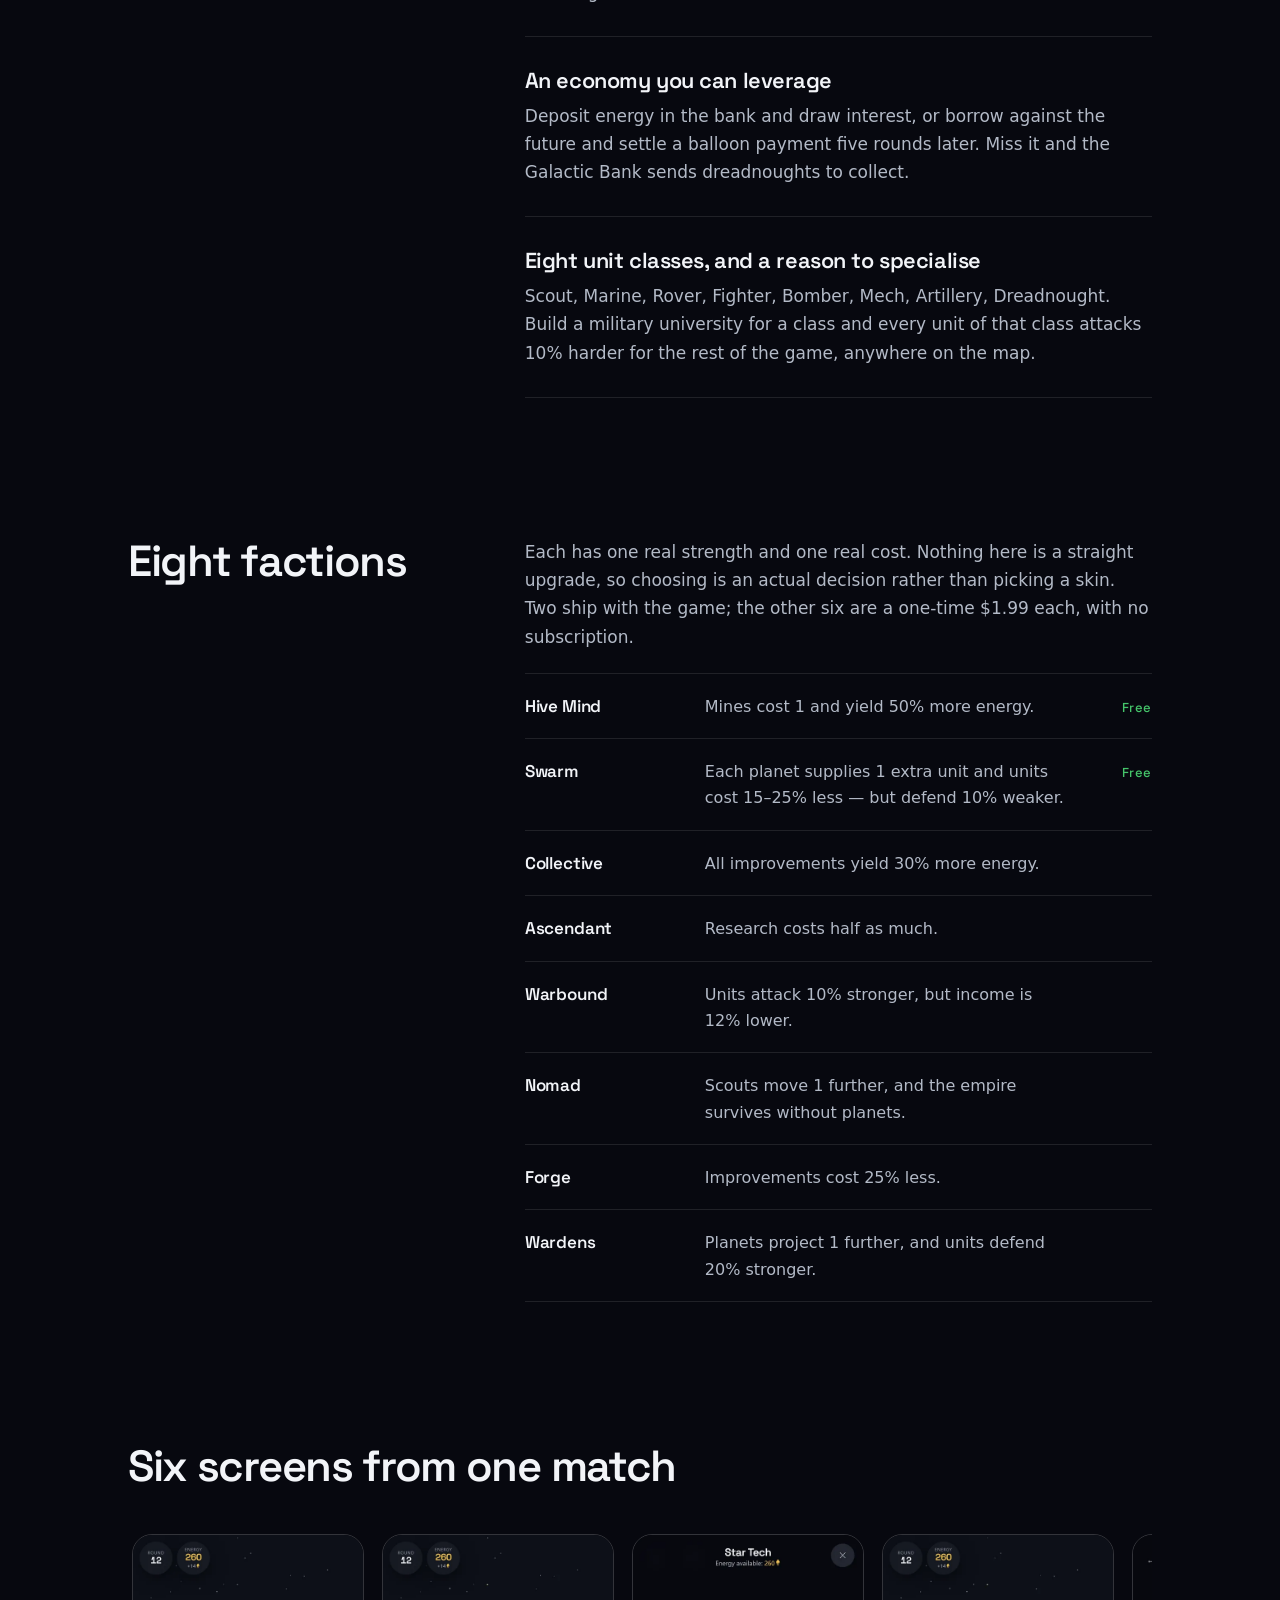
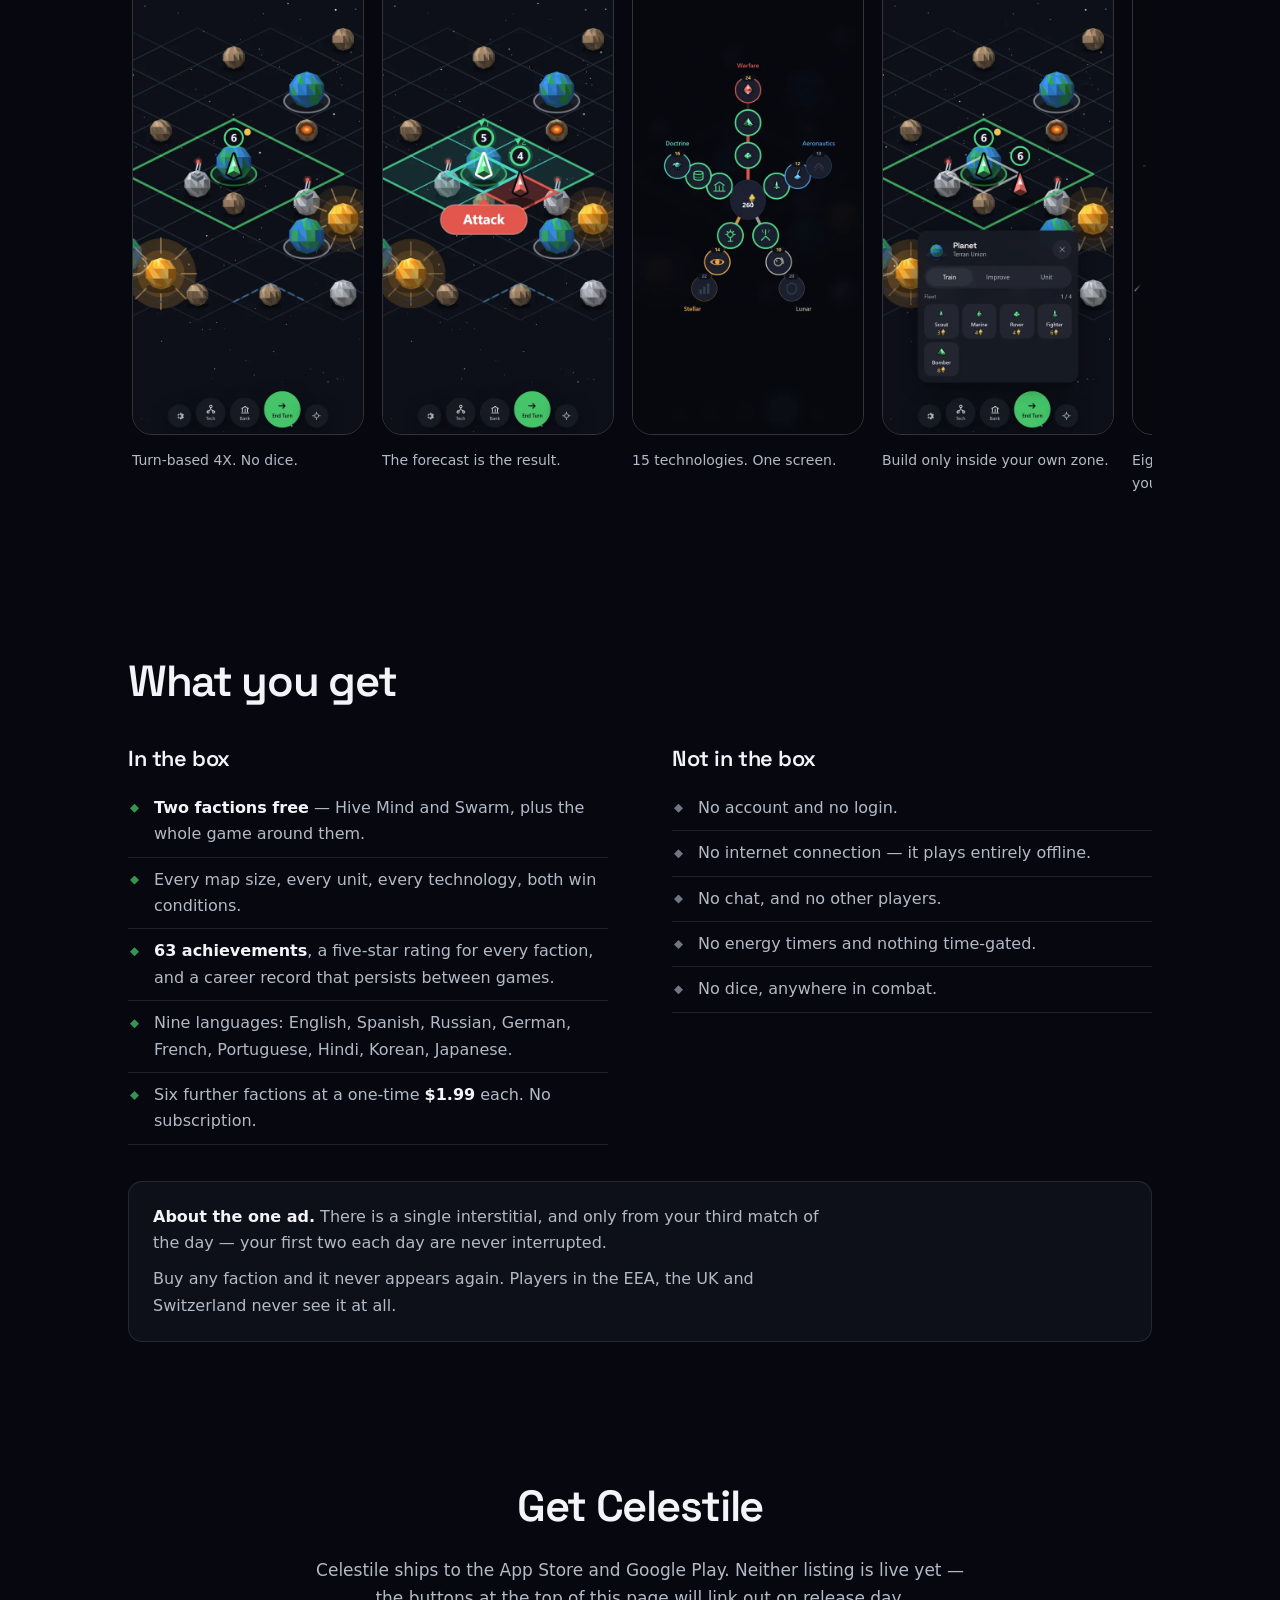
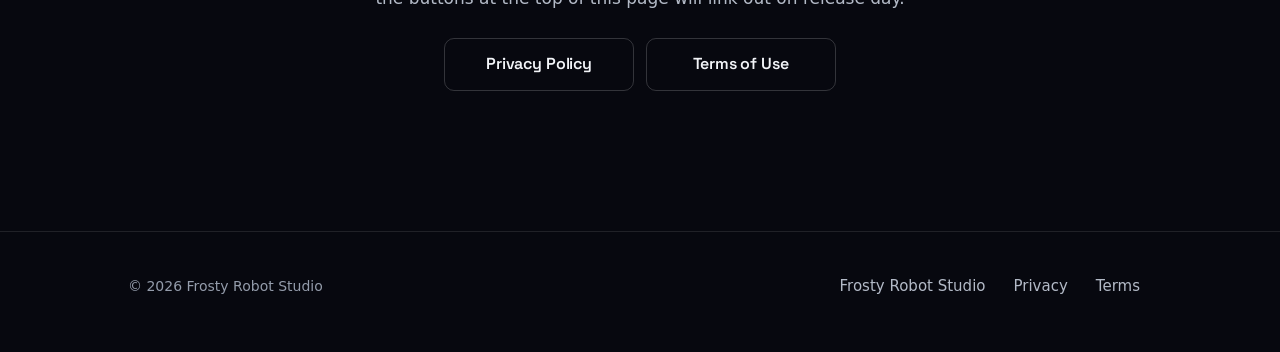
==== commit 3319f8bb: "Correct the Swarm cost claim The site mirrored the game's own faction text, which said units cost 20" ====
--- a/celestile/index.html
+++ b/celestile/index.html
@@ -836,7 +836,7 @@
           </div>
           <div class="faction">
             <span class="faction__name">Swarm</span>
-            <span class="faction__what">Each planet supplies 1 extra unit and all units cost 20% less &mdash; but defend 10% weaker.</span>
+            <span class="faction__what">Each planet supplies 1 extra unit and units cost 15&ndash;25% less &mdash; but defend 10% weaker.</span>
             <span class="faction__free">Free</span>
           </div>
           <div class="faction">
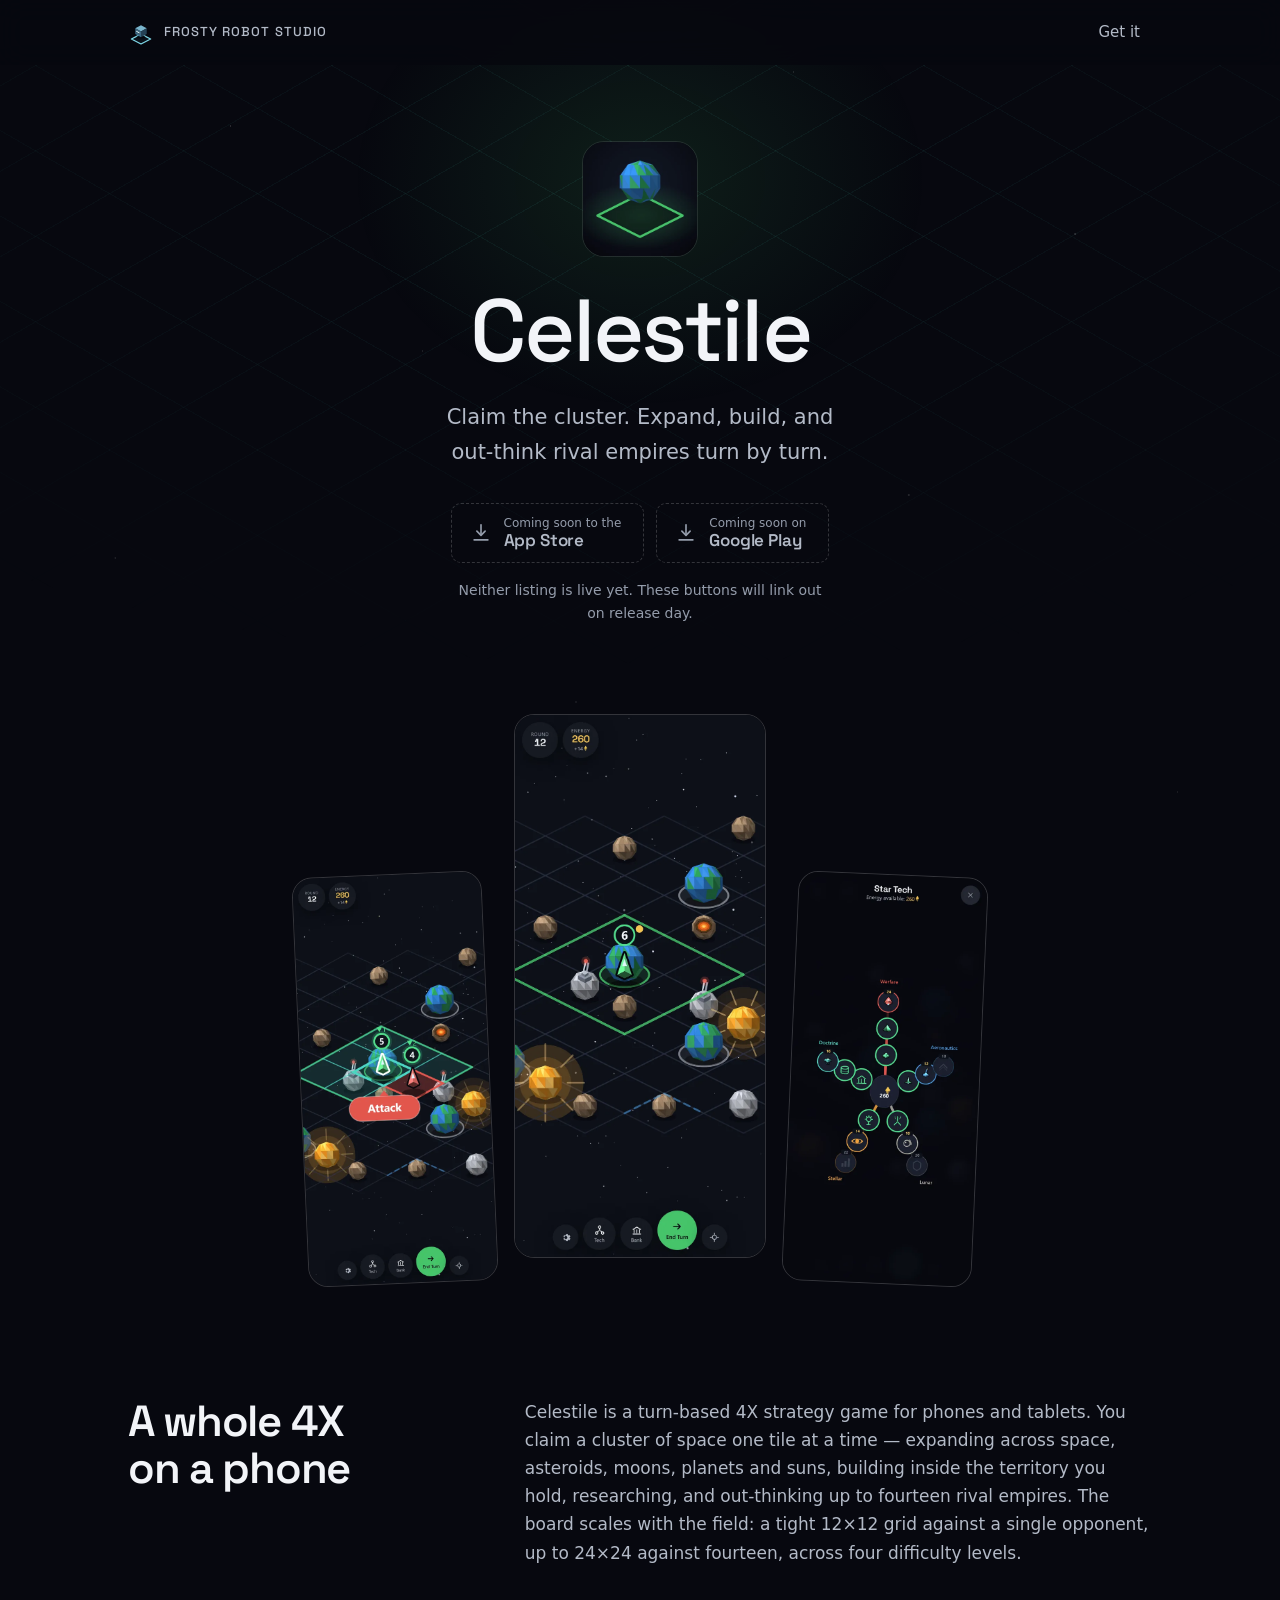
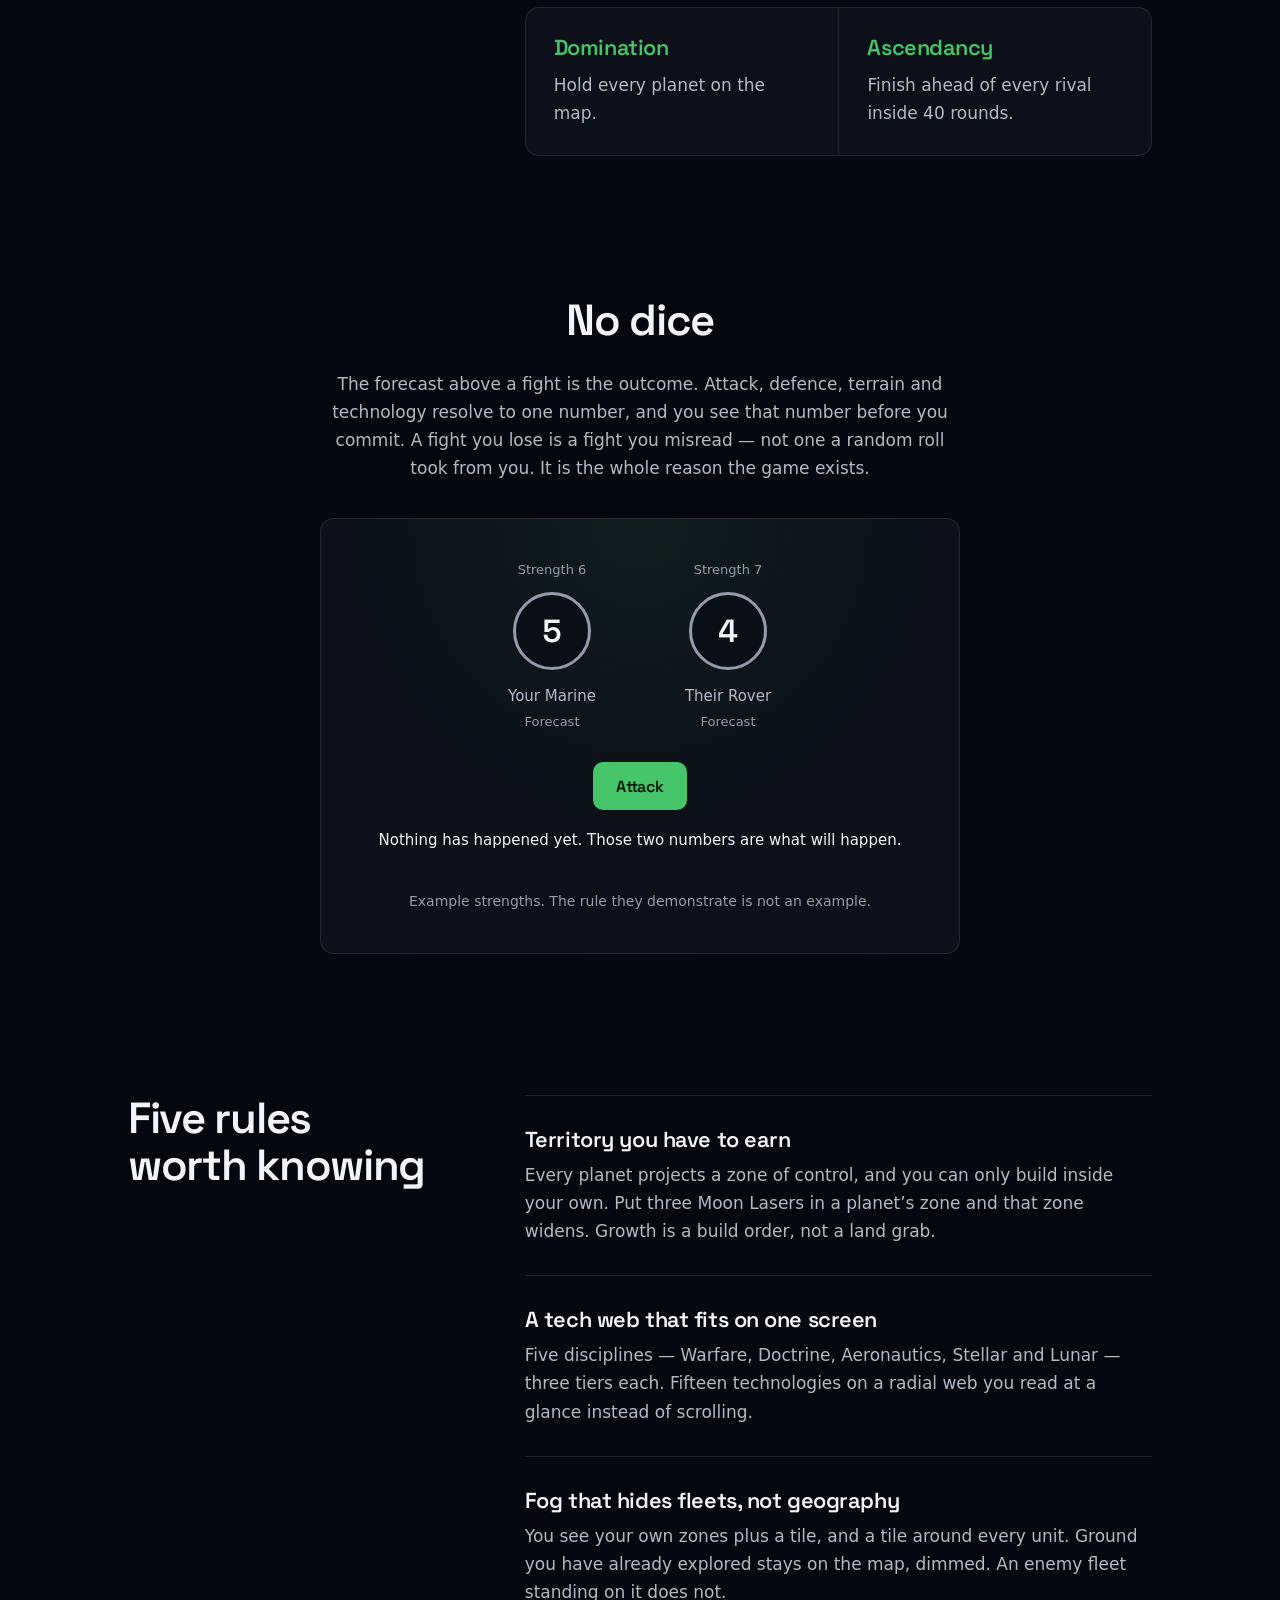
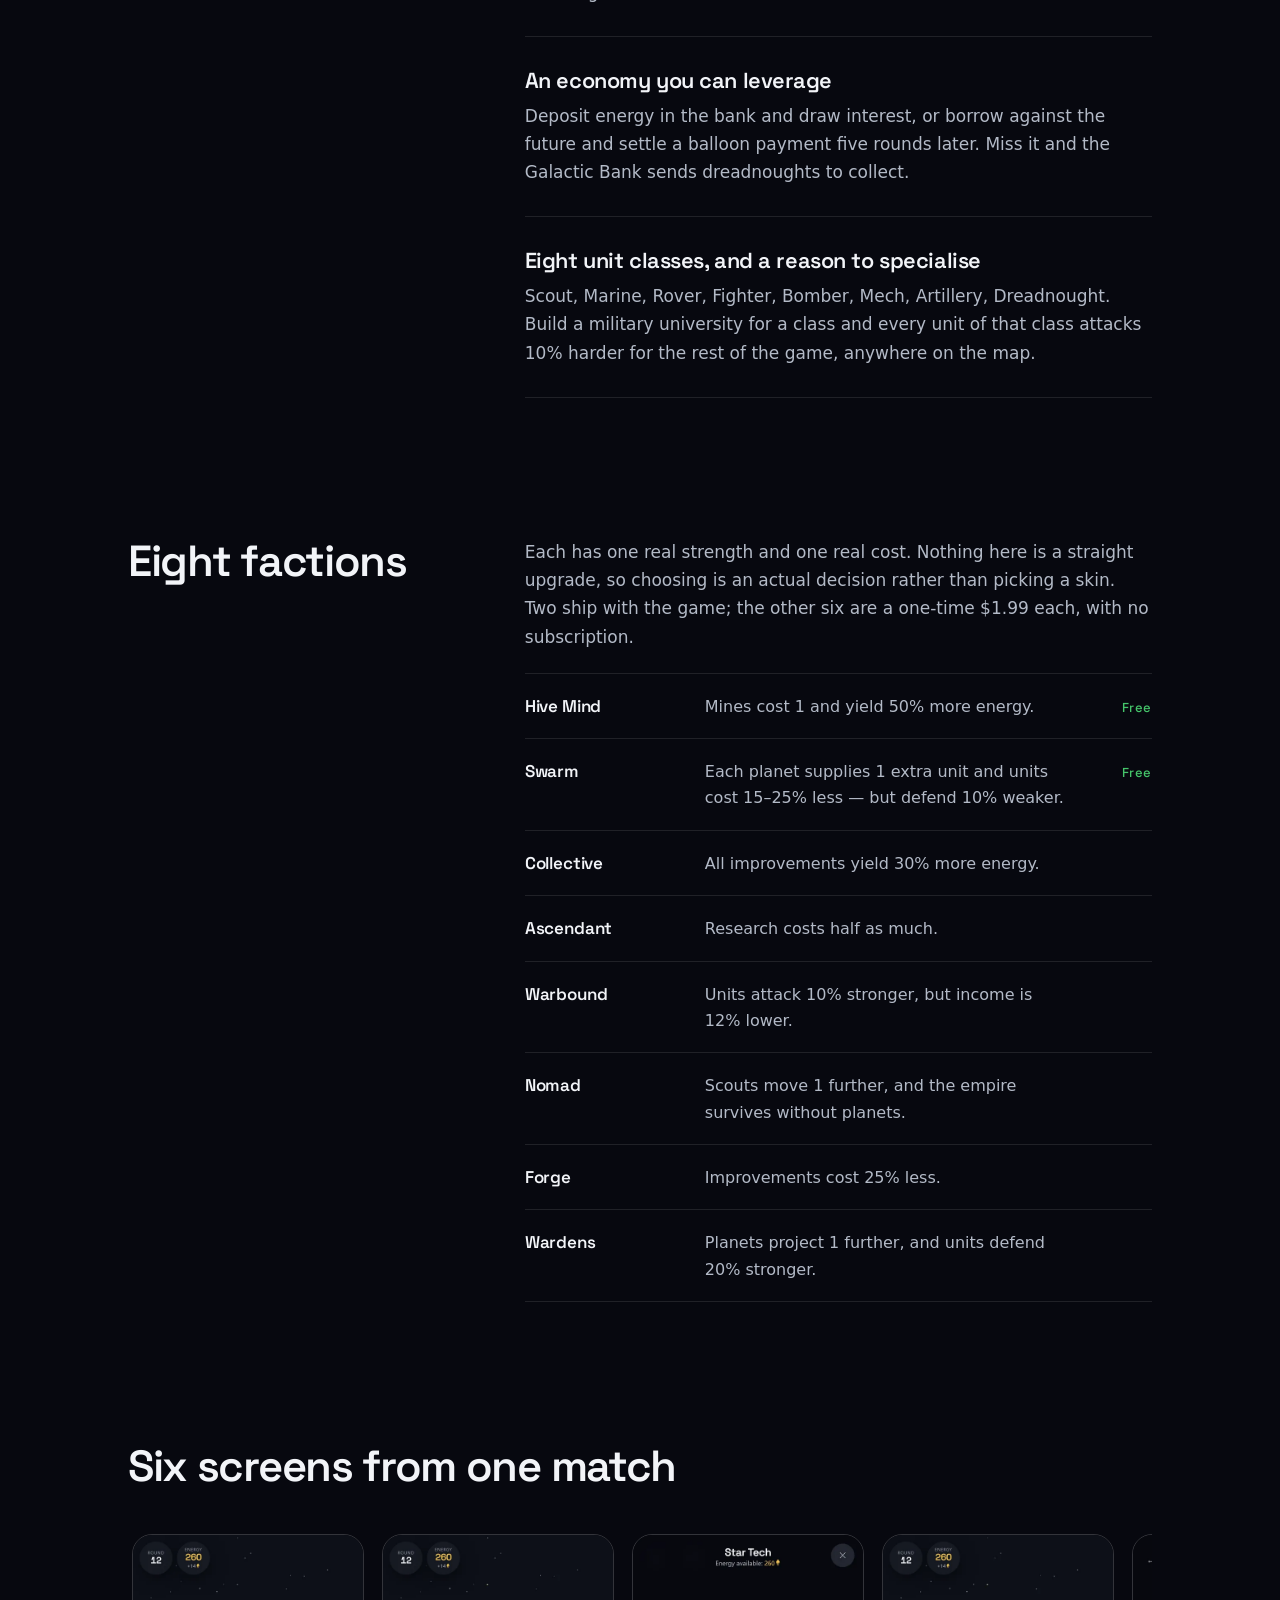
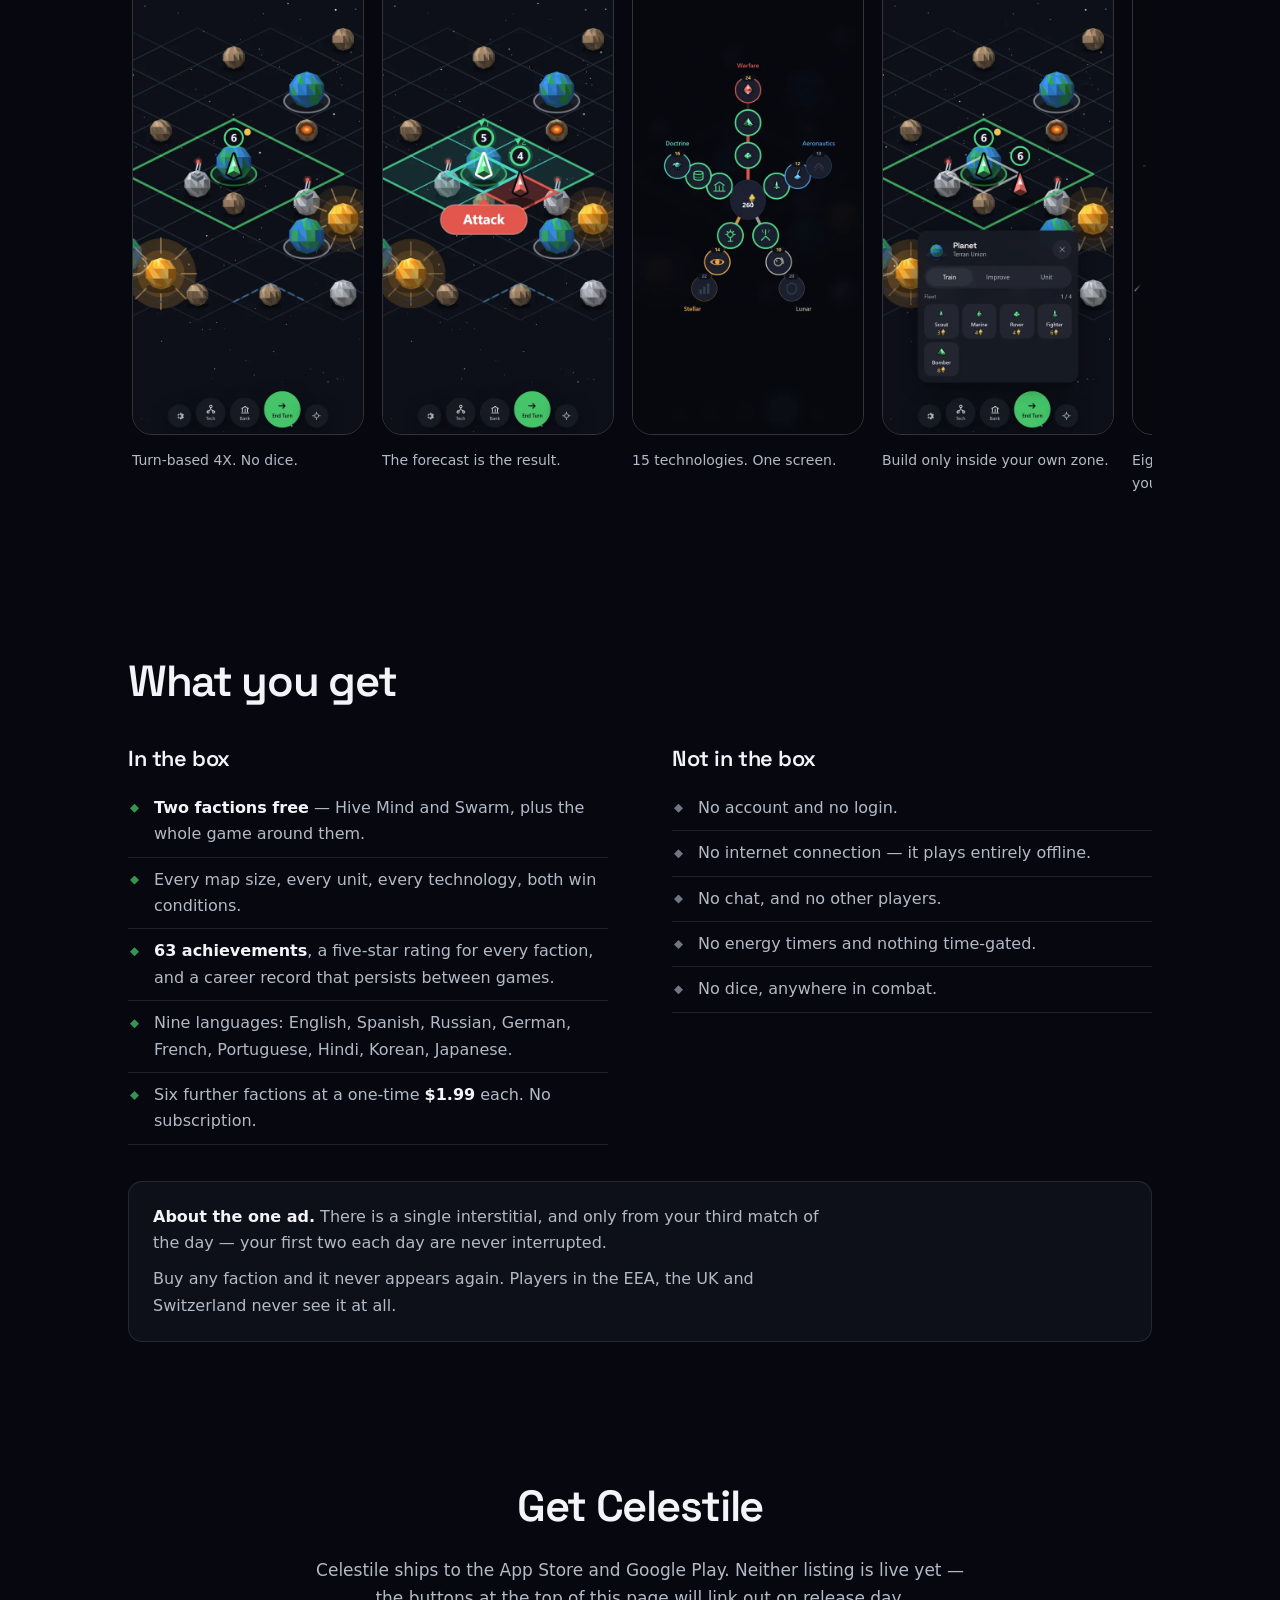
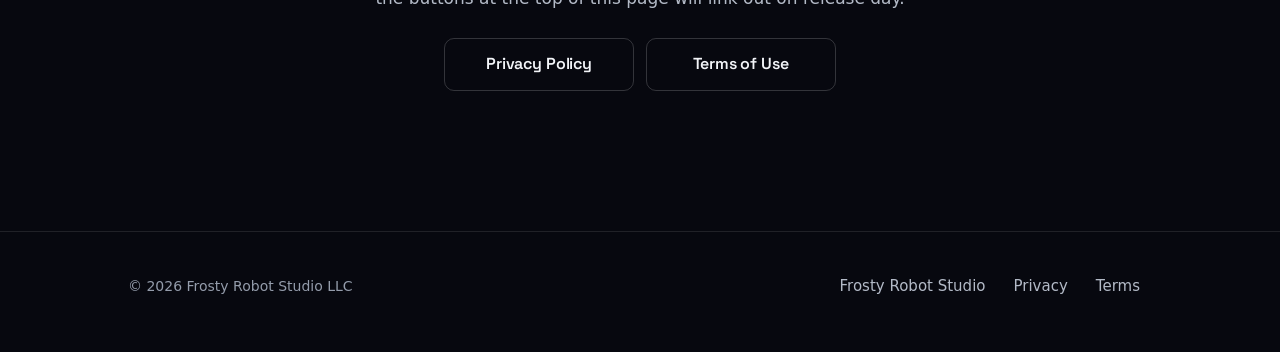
==== commit b6a1611b: "Name the registered entity in the legal documents A privacy policy and terms of use identify the con" ====
--- a/celestile/index.html
+++ b/celestile/index.html
@@ -973,7 +973,7 @@
 
 <footer class="foot">
   <div class="shell foot__inner">
-    <p class="foot__note">&copy; 2026 Frosty Robot Studio</p>
+    <p class="foot__note">&copy; 2026 Frosty Robot Studio LLC</p>
     <ul class="foot__links" role="list">
       <li><a href="../">Frosty Robot Studio</a></li>
       <li><a href="privacy.html">Privacy</a></li>
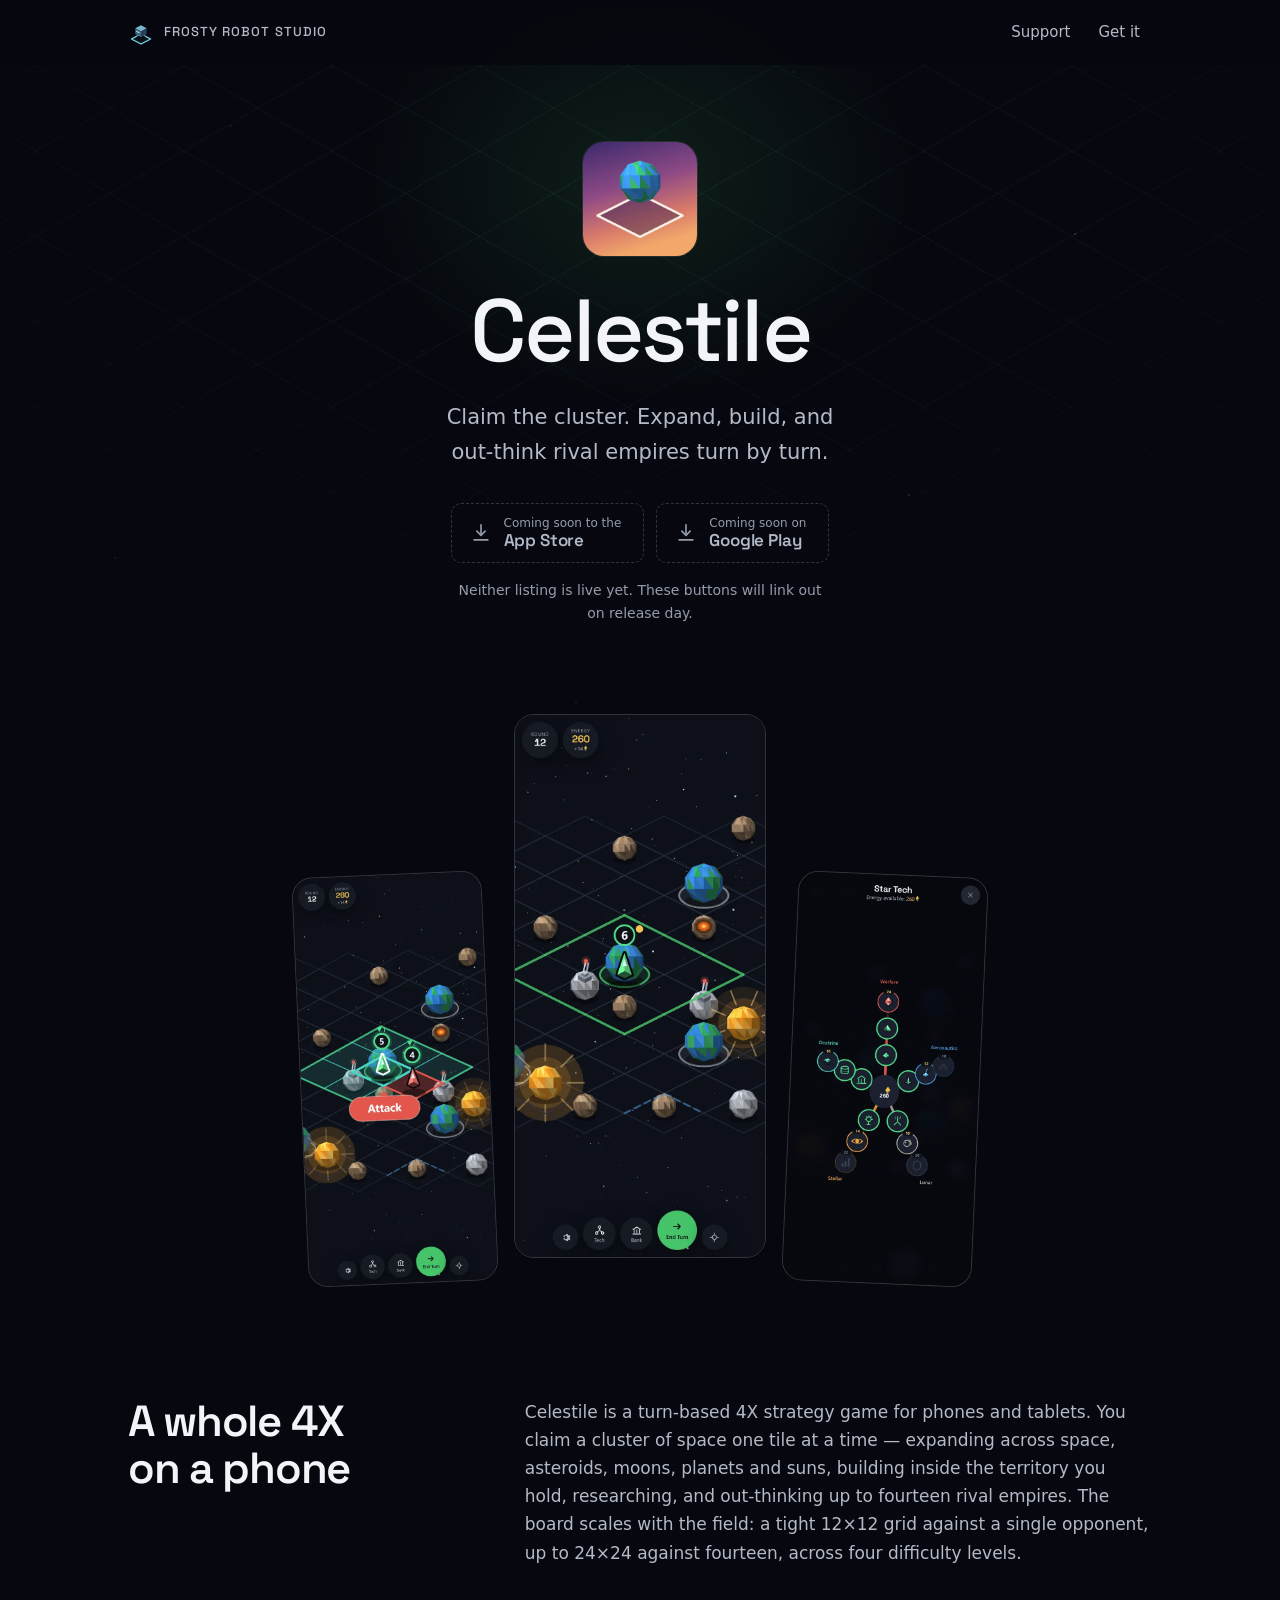
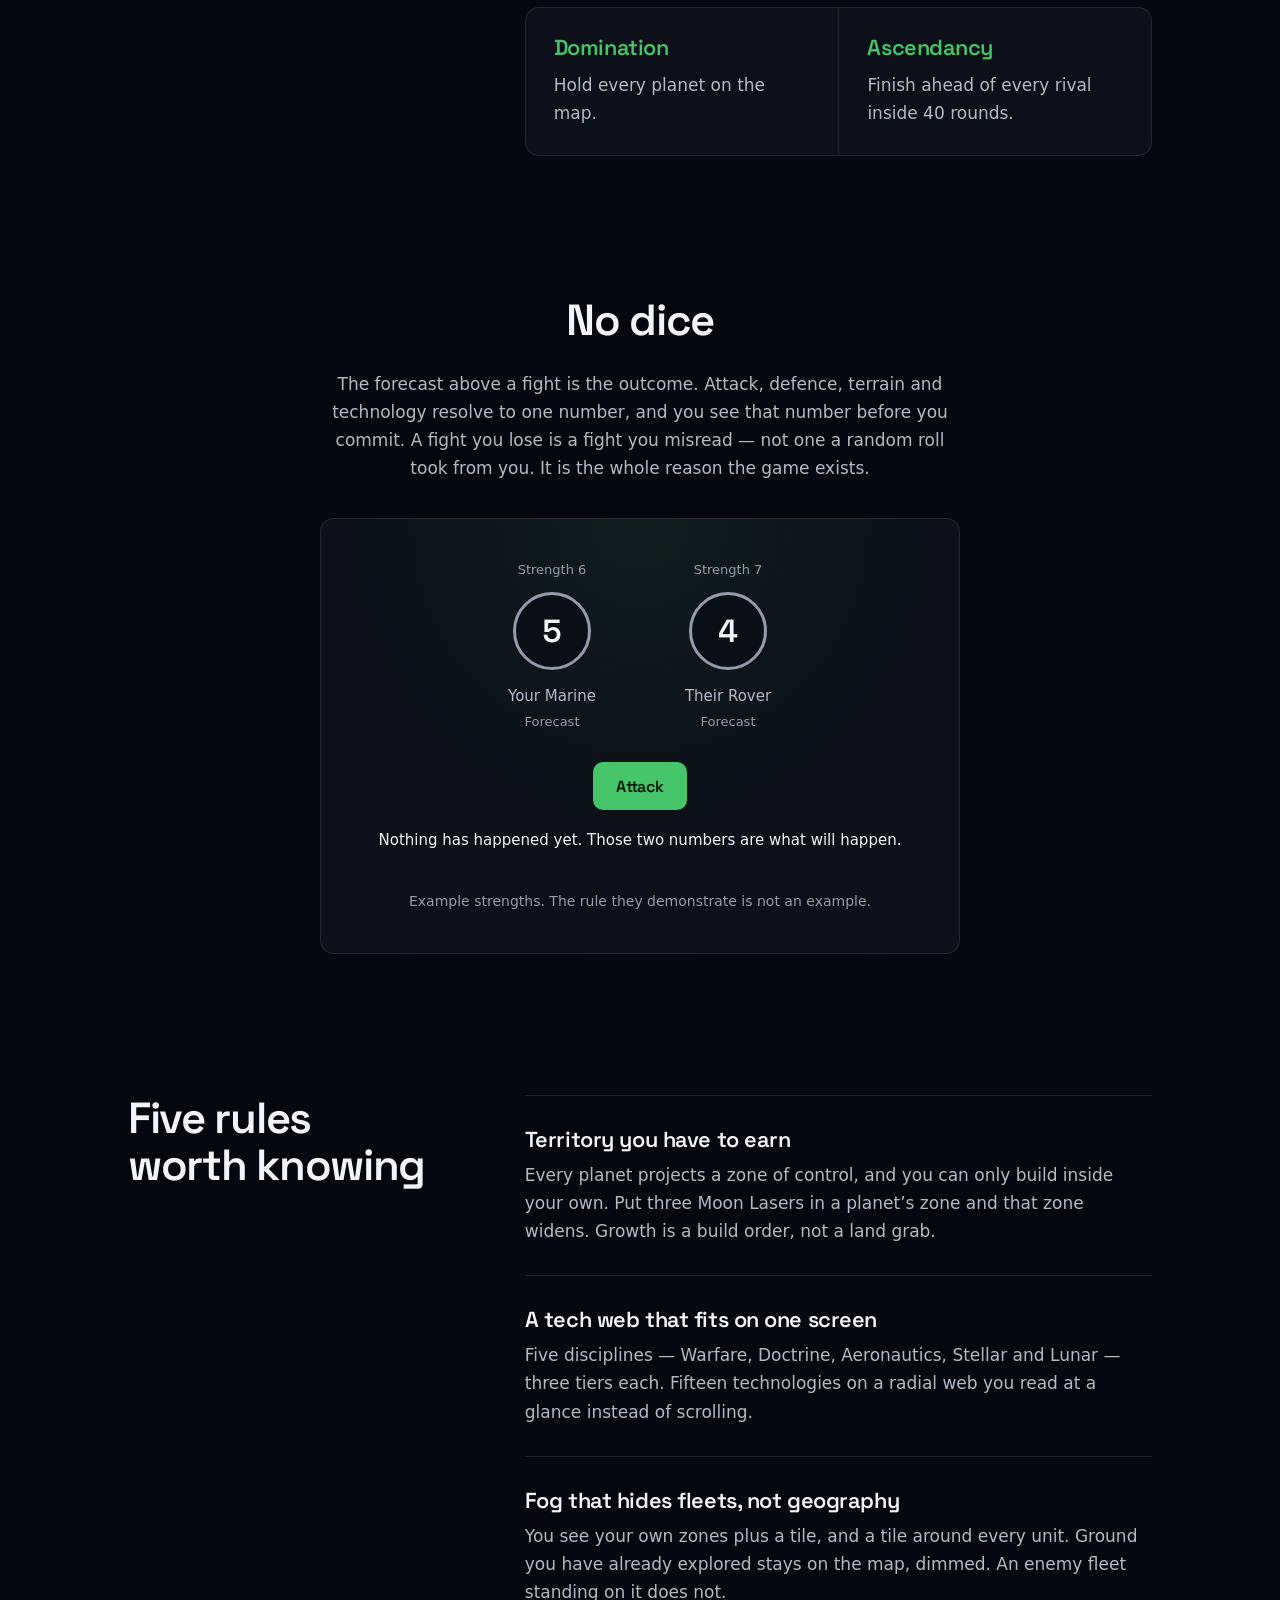
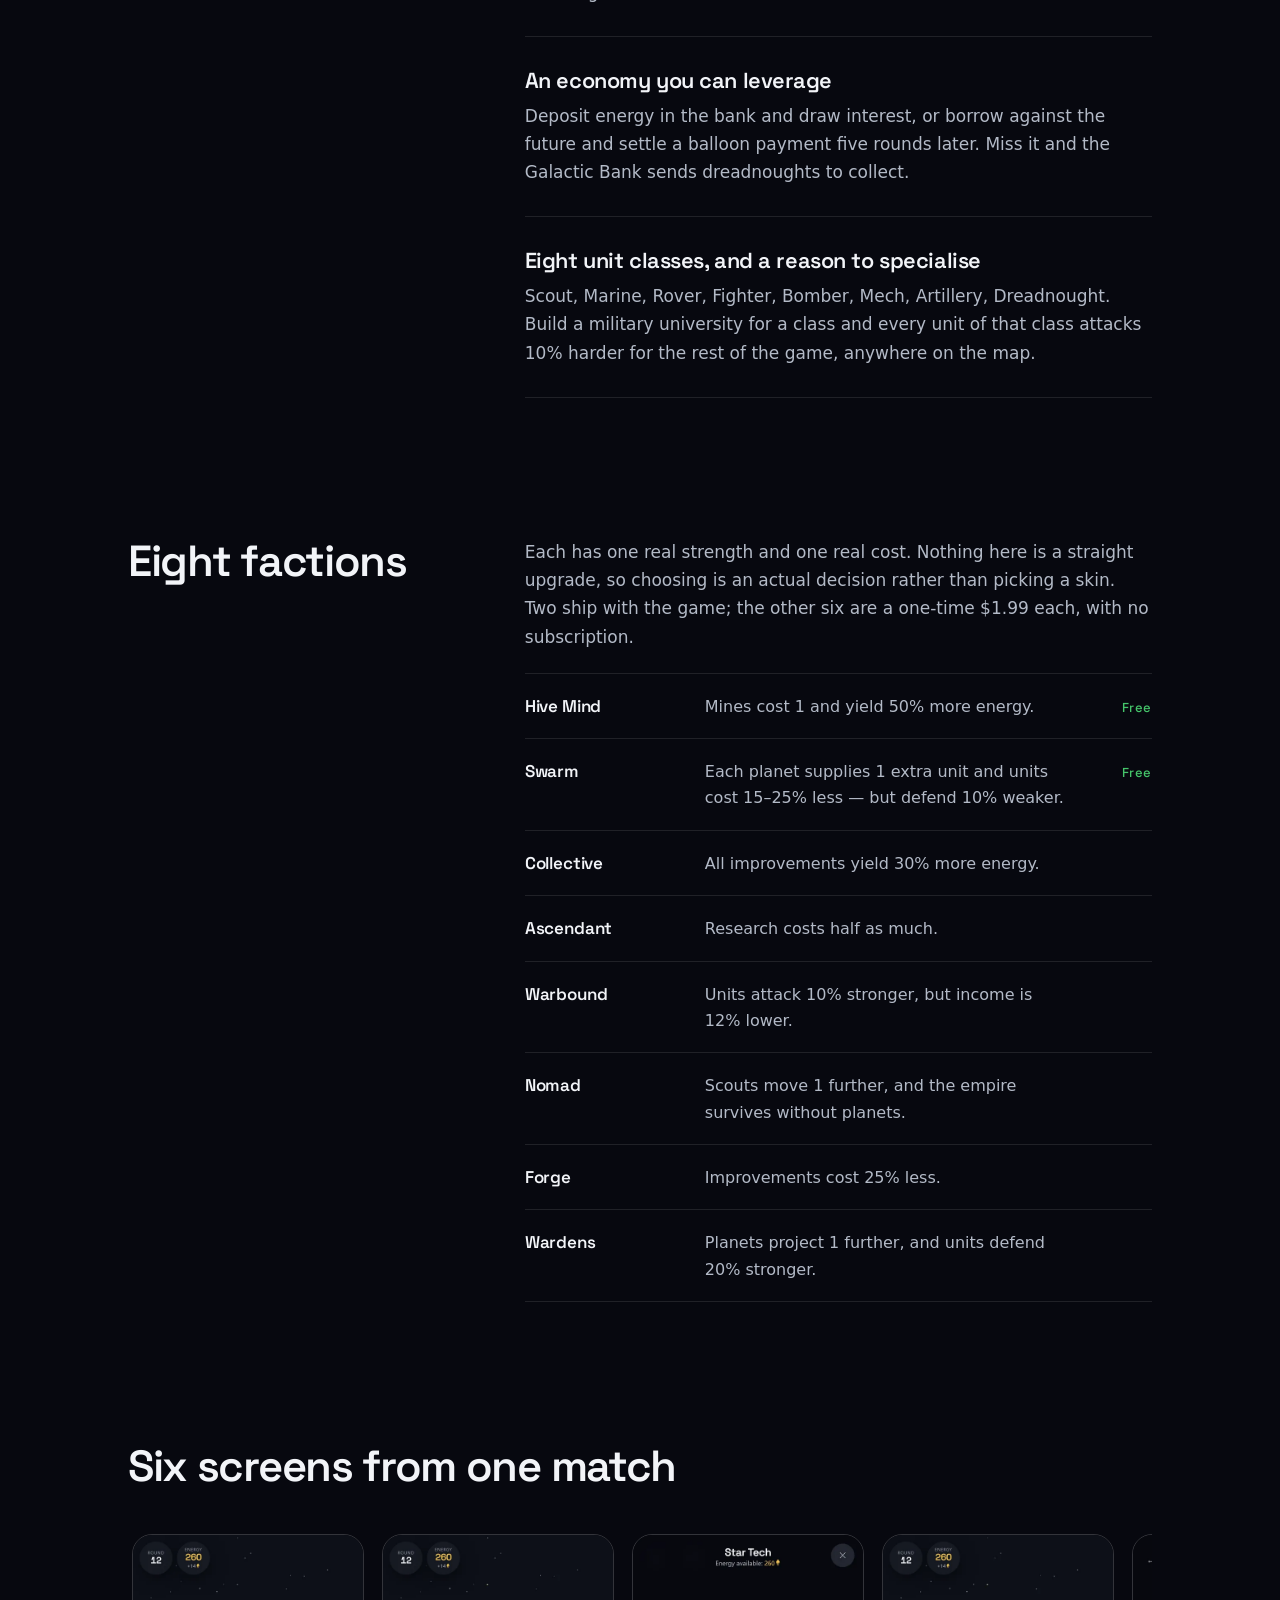
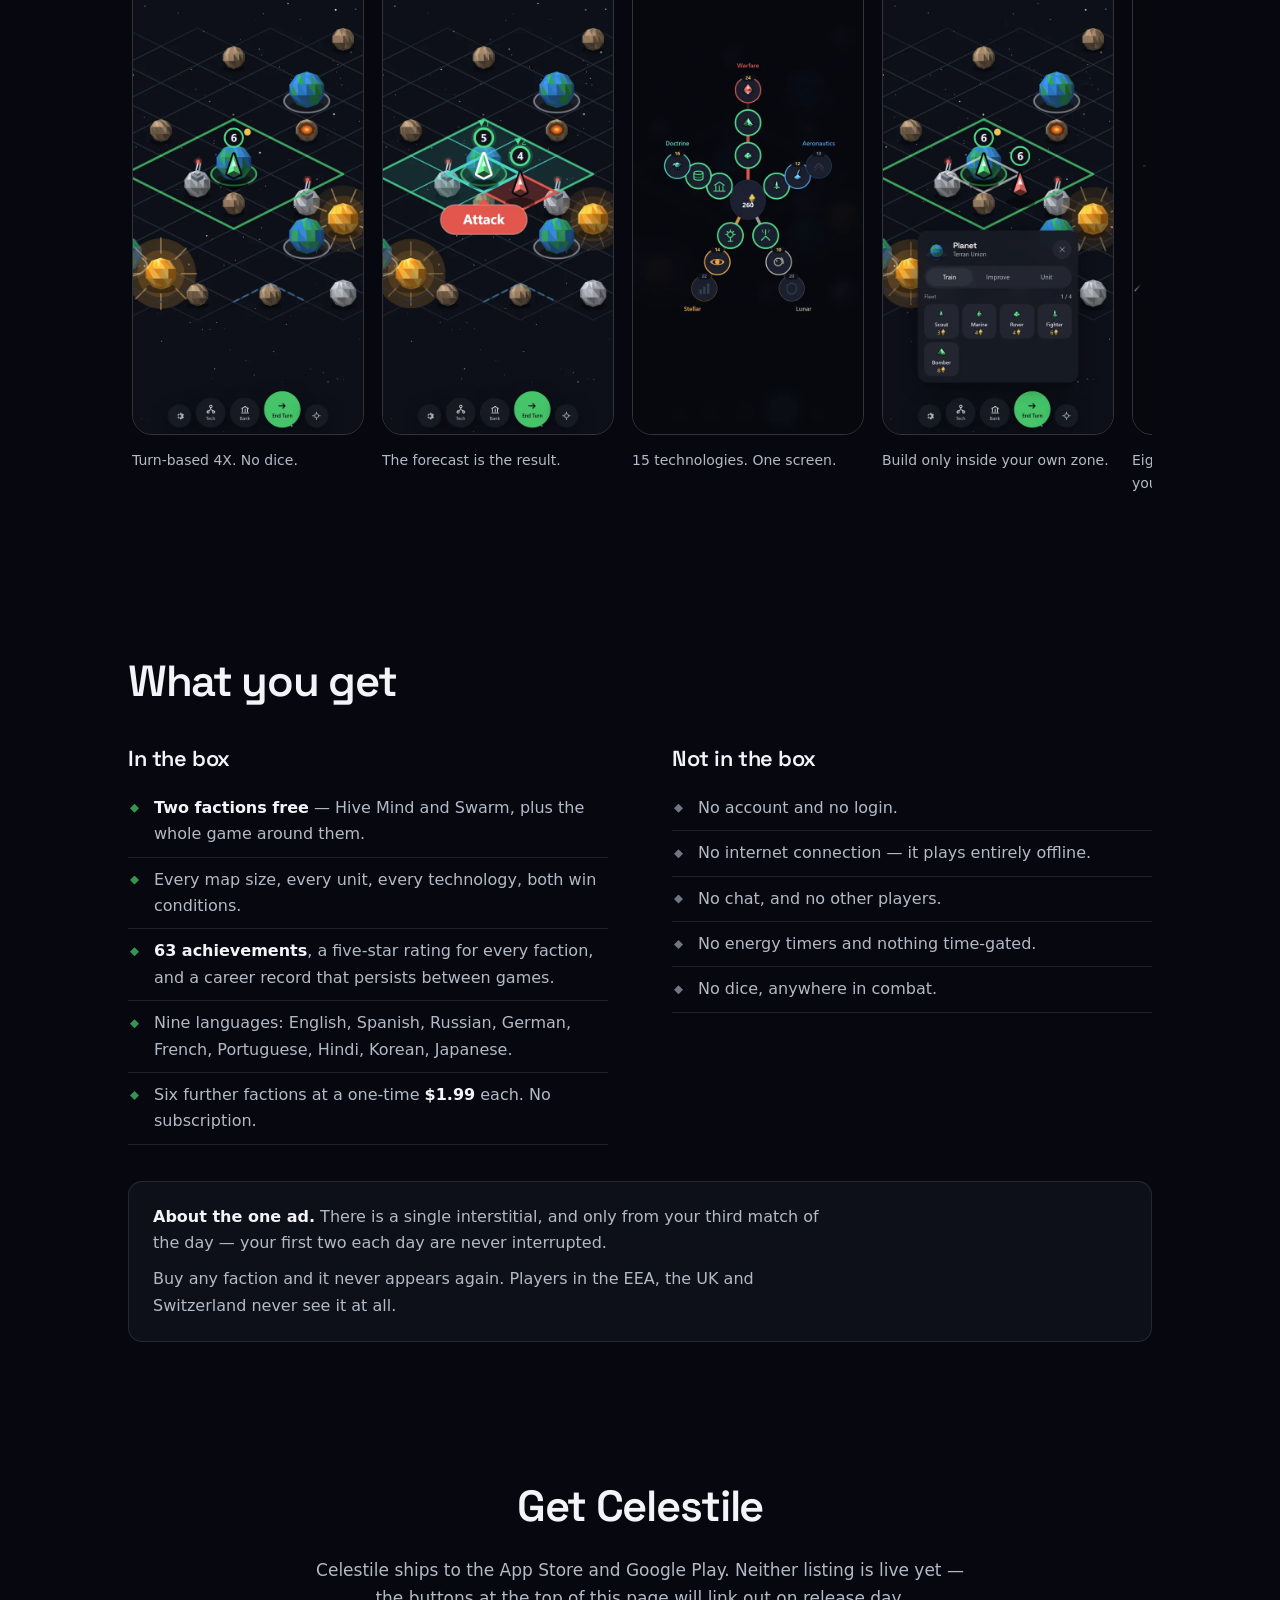
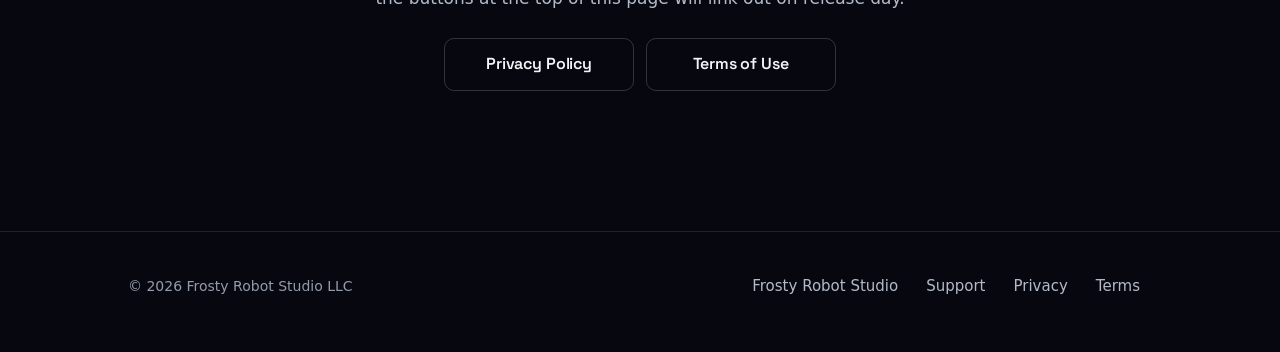
==== commit f89cf921: "Add a Celestile support page App Store Connect requires a support URL and the reviewer follows it, s" ====
--- a/celestile/index.html
+++ b/celestile/index.html
@@ -633,6 +633,7 @@
       Frosty Robot Studio
     </a>
     <nav class="nav__links" aria-label="Celestile">
+      <a class="nav__link" href="support.html">Support</a>
       <a class="nav__link" href="#get">Get it</a>
     </nav>
   </div>
@@ -976,6 +977,7 @@
     <p class="foot__note">&copy; 2026 Frosty Robot Studio LLC</p>
     <ul class="foot__links" role="list">
       <li><a href="../">Frosty Robot Studio</a></li>
+      <li><a href="support.html">Support</a></li>
       <li><a href="privacy.html">Privacy</a></li>
       <li><a href="terms.html">Terms</a></li>
     </ul>
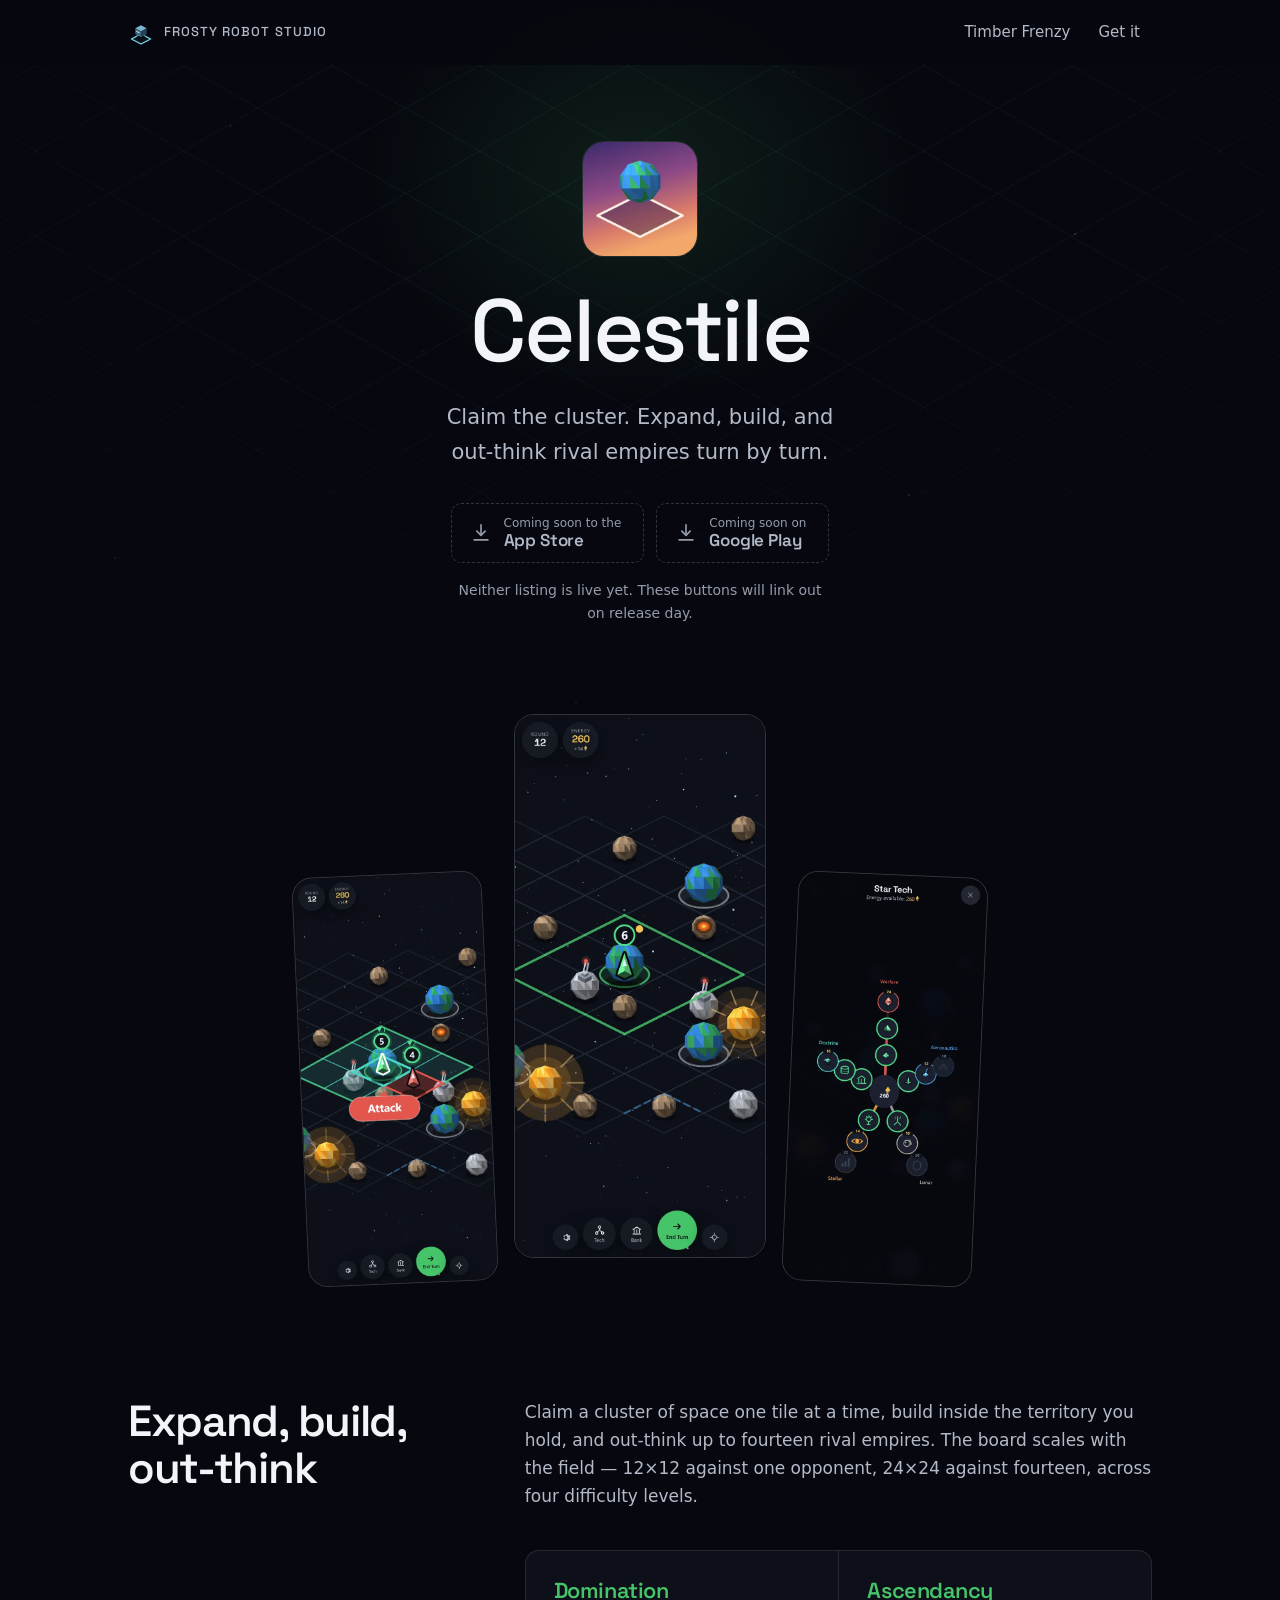
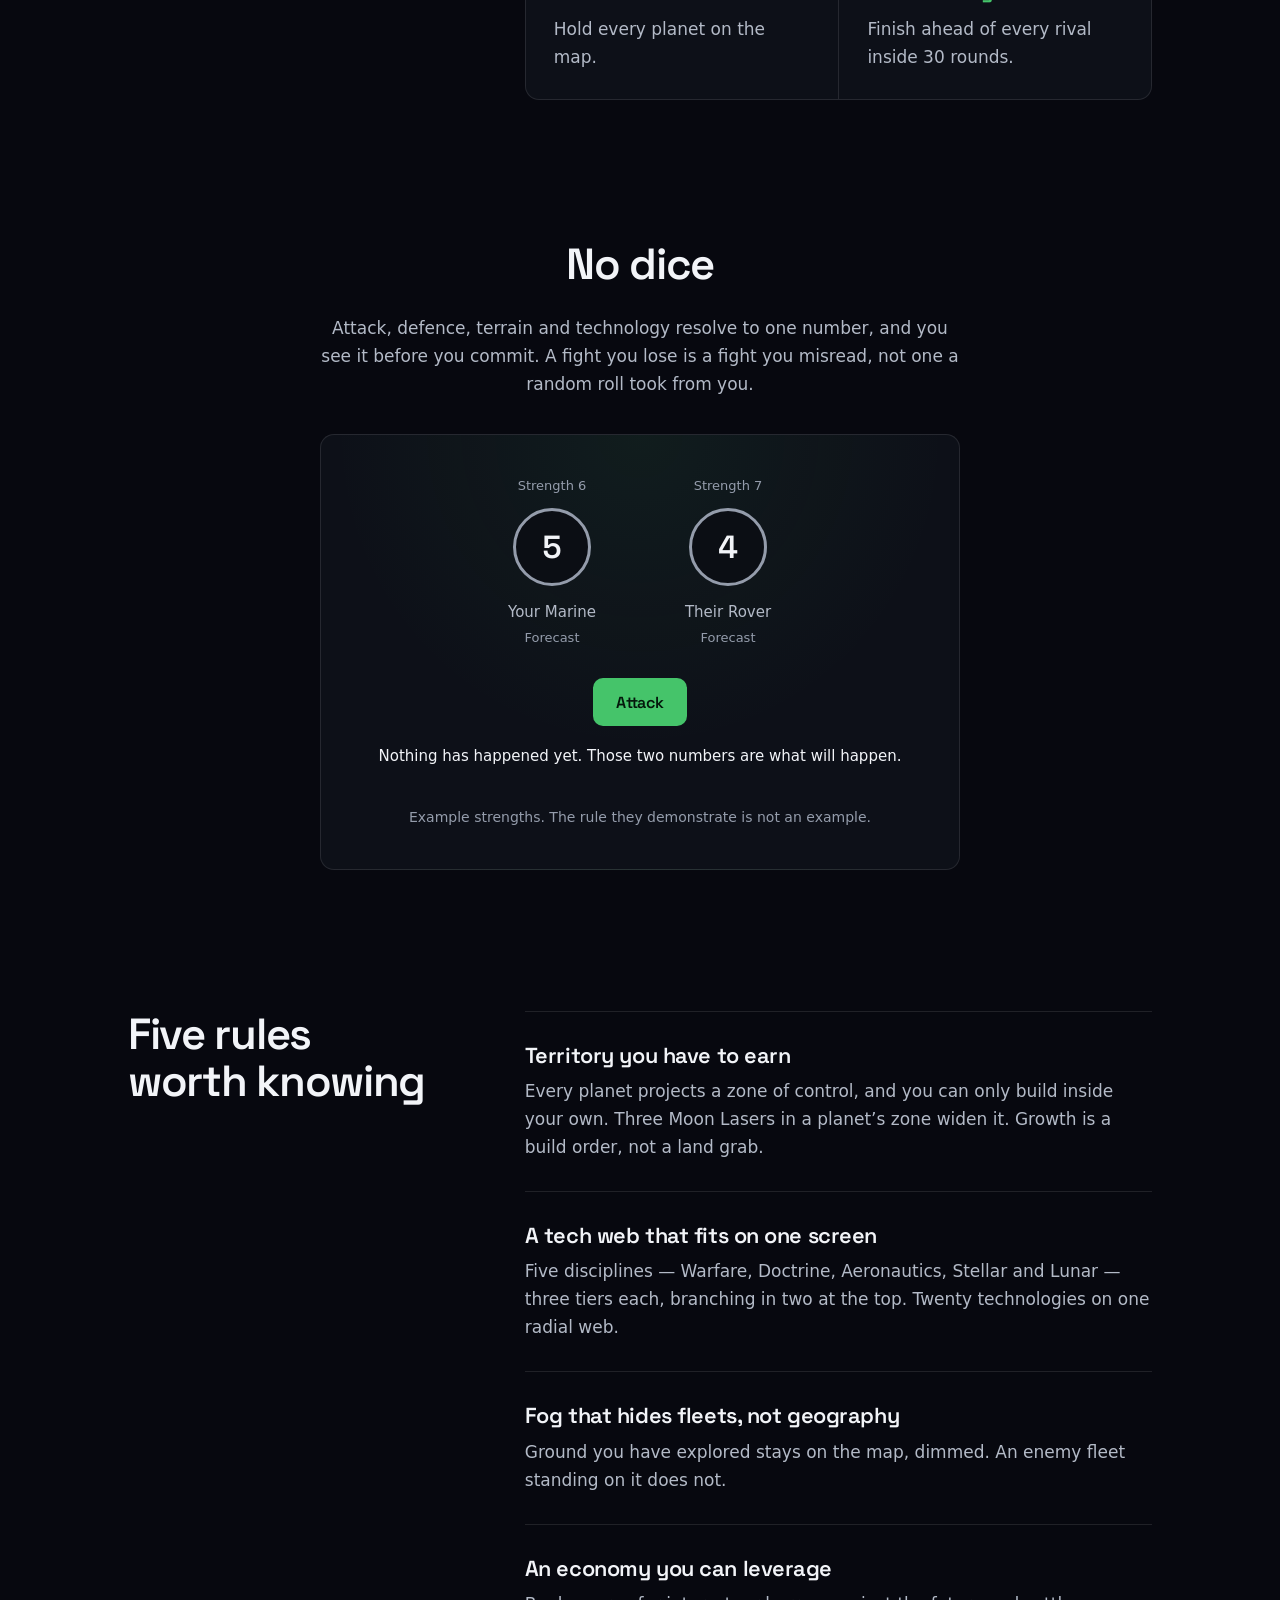
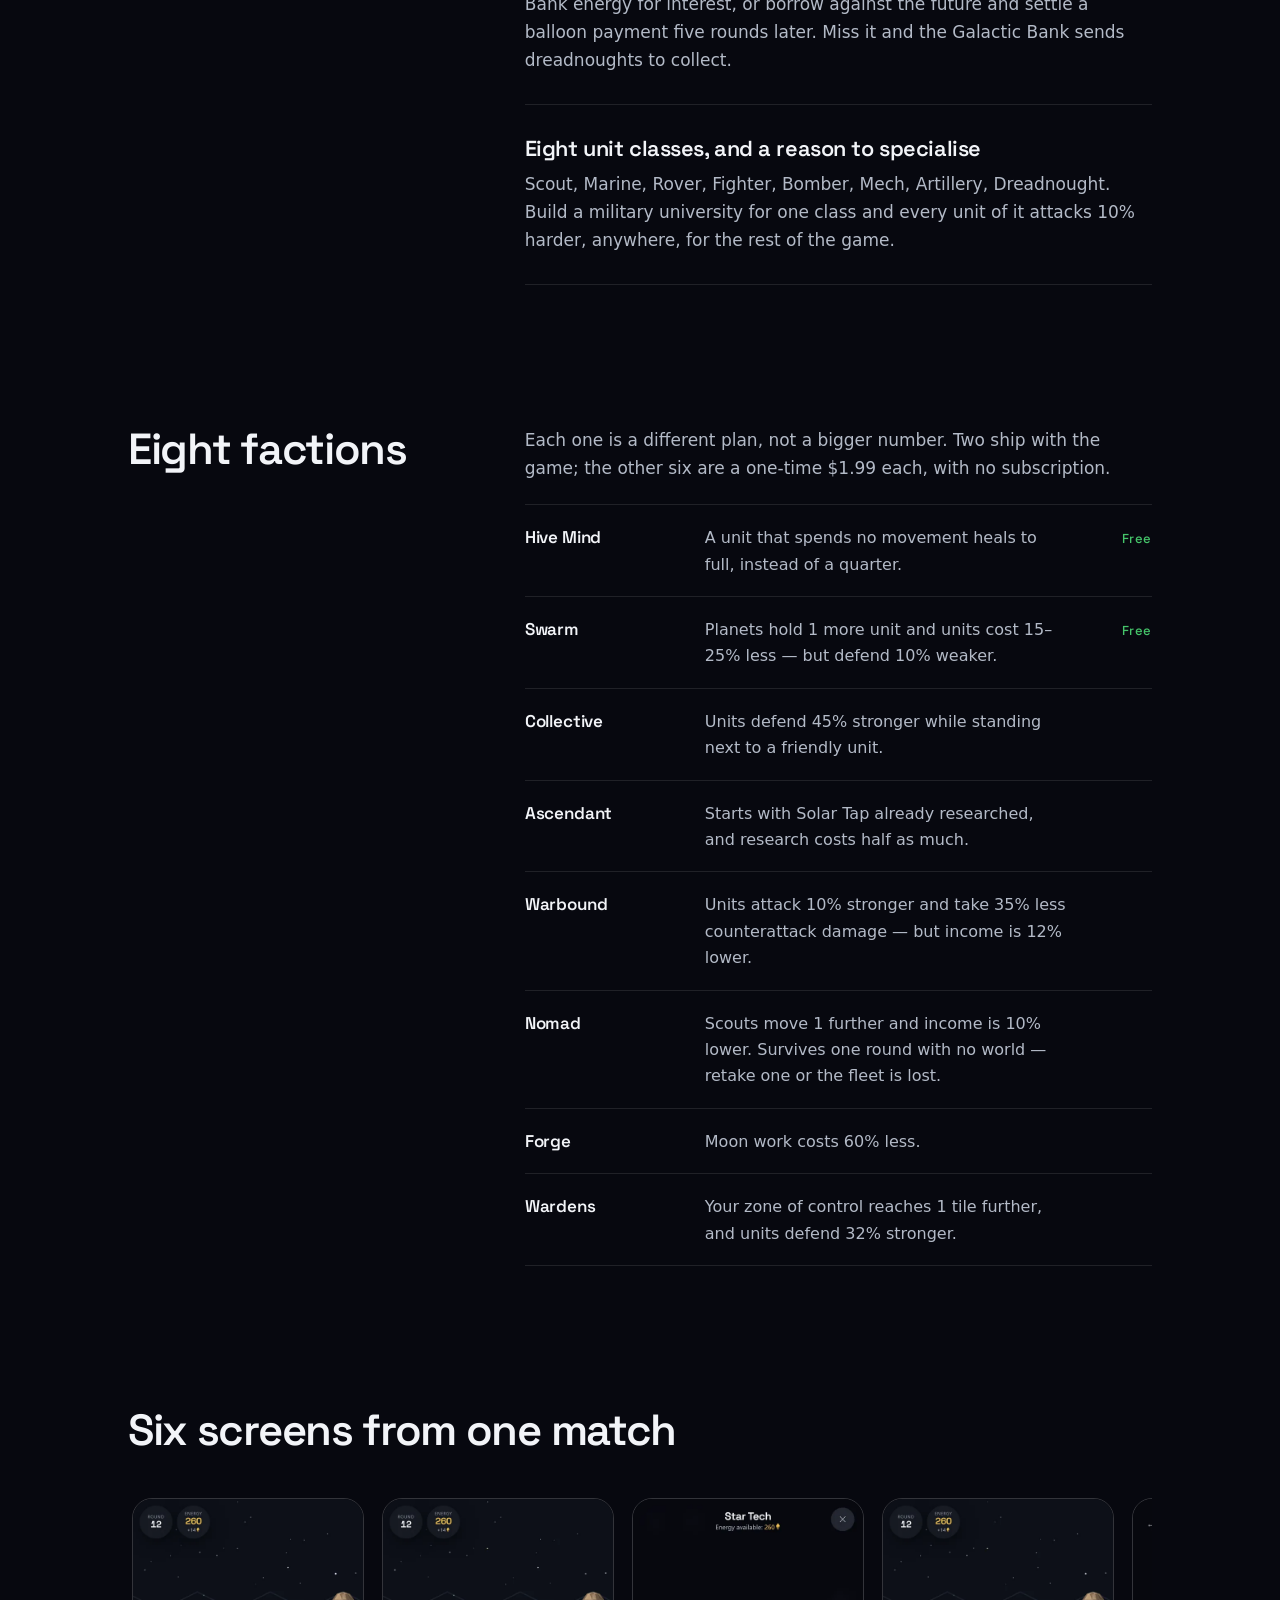
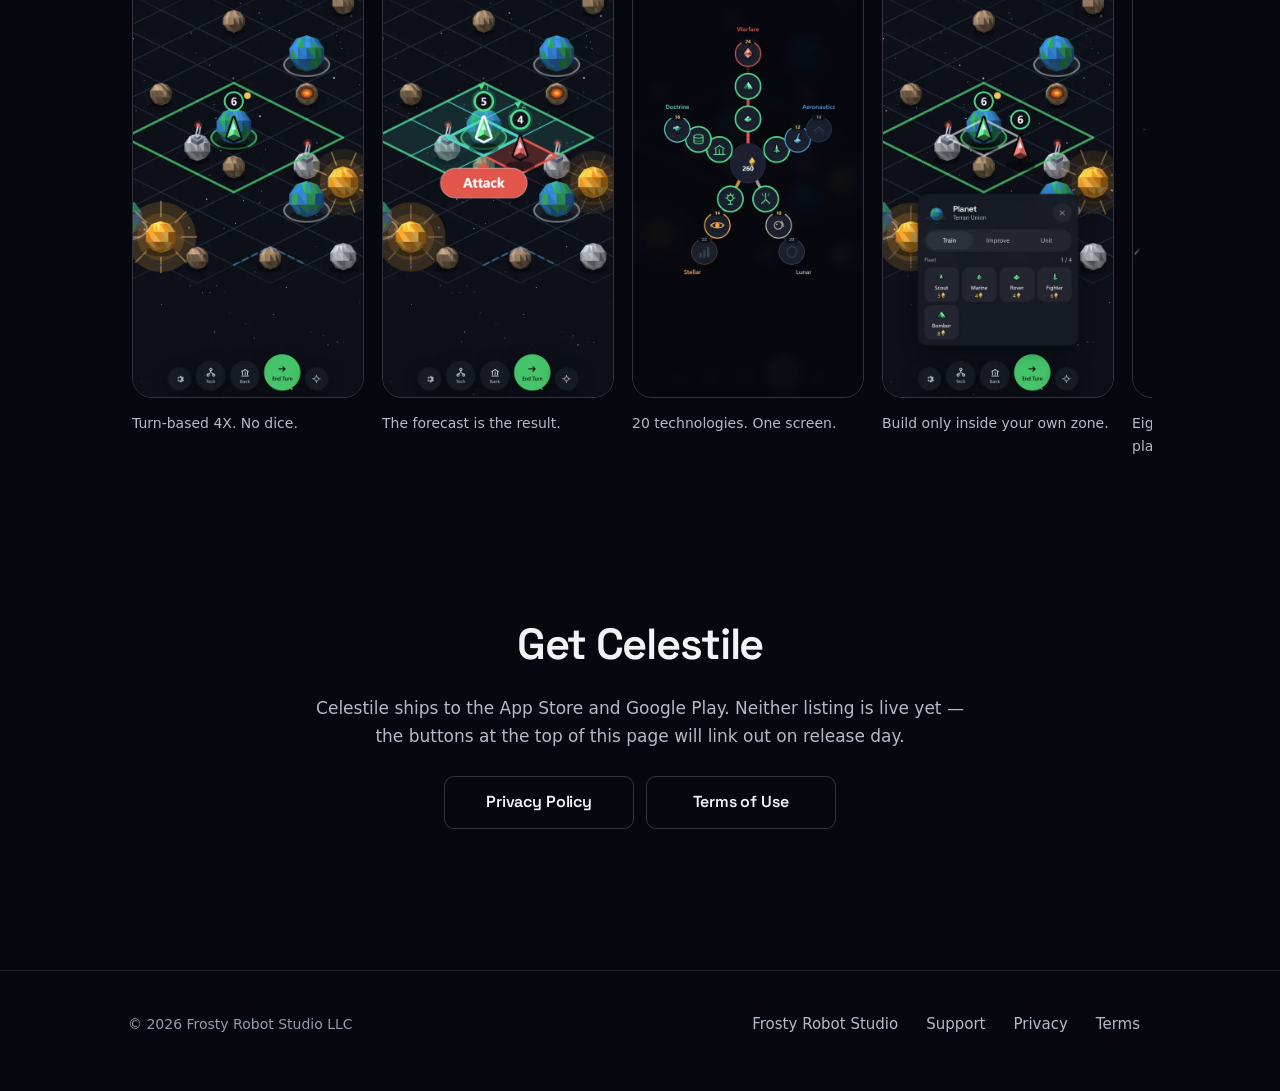
==== commit a7c437b6: "Correct the Celestile facts, add a Timber Frenzy page, refresh copy The site had drifted out of sync" ====
--- a/celestile/index.html
+++ b/celestile/index.html
@@ -6,14 +6,14 @@
 <title>Celestile — turn-based 4X strategy with no dice</title>
 <meta name="description" content="A turn-based 4X strategy game for phones and tablets. Deterministic combat: the forecast above a fight is exactly what happens. Single-player, offline, no account.">
 <meta name="theme-color" content="#07080f">
-<link rel="canonical" href="https://frosty-robot-studio.github.io/celestile/">
+<link rel="canonical" href="https://frostyrobotstudio.com/celestile/">
 <link rel="icon" href="../assets/frs-mark.svg" type="image/svg+xml">
 <link rel="apple-touch-icon" href="../assets/celestile-icon-180.png">
 <meta property="og:type" content="website">
 <meta property="og:title" content="Celestile — turn-based 4X strategy with no dice">
 <meta property="og:description" content="Expand across a cluster of space, out-think fourteen rival empires, and never lose a fight to a dice roll. Offline. No account.">
-<meta property="og:url" content="https://frosty-robot-studio.github.io/celestile/">
-<meta property="og:image" content="https://frosty-robot-studio.github.io/assets/og-celestile.png">
+<meta property="og:url" content="https://frostyrobotstudio.com/celestile/">
+<meta property="og:image" content="https://frostyrobotstudio.com/assets/og-celestile.png">
 <meta property="og:image:width" content="1200">
 <meta property="og:image:height" content="630">
 <meta name="twitter:card" content="summary_large_image">
@@ -41,6 +41,14 @@
      behalf. The green is --celestile from site.css and is not redeclared. */
   --accent: #4ad6c4;
   --foe: #e2564d;
+
+  /* The three grounds the forecast rings sit on: unresolved, settled in your
+     favour, settled in theirs. Named rather than written as literals at the
+     call site (slop gate 42), so the pair of resolved states stays visibly
+     derived from --celestile and --foe rather than drifting off them. */
+  --ring-ground: #0b0e14;
+  --ring-ground-win: #0d1b13;
+  --ring-ground-foe: #1c0f0e;
 }
 
 /* Deep space, drawn the way the game draws it: a few faint stars over the void,
@@ -333,7 +341,7 @@
   margin: 0 auto;
   border: 3px solid var(--low);
   border-radius: 50%;
-  background: #0b0e14;
+  background: var(--ring-ground);
   font-family: var(--font-display);
   font-size: 2rem;
   font-weight: 600;
@@ -344,12 +352,12 @@
 
 .is-resolved .pod__ring {
   border-color: var(--celestile);
-  background: #0d1b13;
+  background: var(--ring-ground-win);
 }
 
 .is-resolved .pod--foe .pod__ring {
   border-color: var(--foe);
-  background: #1c0f0e;
+  background: var(--ring-ground-foe);
 }
 
 .pod__who {
@@ -505,79 +513,6 @@
   color: var(--mid);
 }
 
-/* --- what you get -------------------------------------------------------- */
-
-.terms-grid {
-  display: grid;
-  gap: 28px clamp(32px, 5vw, 72px);
-  margin-top: 40px;
-}
-
-@media (min-width: 760px) {
-  .terms-grid {
-    grid-template-columns: 1fr 1fr;
-  }
-}
-
-.tlist {
-  margin: 14px 0 0;
-  padding: 0;
-  list-style: none;
-}
-
-.tlist li {
-  position: relative;
-  padding: 9px 0 9px 26px;
-  border-bottom: 1px solid var(--hairline);
-  color: var(--mid);
-  font-size: 1rem;
-}
-
-/* A small iso diamond instead of a bullet — the same mark the legal pages use
-   for their section heads, so the whole site marks a list the same way. */
-.tlist li::before {
-  content: '';
-  position: absolute;
-  left: 2px;
-  top: 18px;
-  width: 9px;
-  height: 9px;
-  background: var(--celestile);
-  opacity: 0.75;
-  clip-path: polygon(50% 0, 100% 50%, 50% 100%, 0 50%);
-}
-
-.tlist--not li::before {
-  background: var(--low);
-}
-
-.tlist b {
-  color: var(--hi);
-  font-weight: 600;
-}
-
-.ads {
-  margin-top: 36px;
-  padding: 22px 24px;
-  border: 1px solid var(--hairline);
-  border-radius: var(--radius-panel);
-  background: var(--bg-raised);
-}
-
-.ads p {
-  color: var(--mid);
-  font-size: 1rem;
-}
-
-.ads p + p {
-  margin-top: 10px;
-}
-
-.ads b {
-  color: var(--hi);
-  font-weight: 600;
-}
-
 /* --- forced colours ------------------------------------------------------
    Windows High Contrast repaints every colour but leaves background-image
    alone, so shapes drawn with a background vanish while decorative gradients
@@ -586,13 +521,6 @@
 @media (forced-colors: active) {
   .stars {
     display: none;
-  }
-
-  /* The list markers are clip-path diamonds filled with a background colour,
-     which forced-colors flattens to the canvas. */
-  .tlist li::before {
-    forced-color-adjust: none;
-    background: CanvasText;
   }
 
   .store[aria-disabled='true'] {
@@ -632,8 +560,12 @@
       <img class="brand__mark" src="../assets/frs-mark.svg" alt="" width="26" height="26">
       Frosty Robot Studio
     </a>
-    <nav class="nav__links" aria-label="Celestile">
-      <a class="nav__link" href="support.html">Support</a>
+    <!-- Sibling product, then the action for this one. The Timber Frenzy page
+         mirrors it exactly, so the two product pages navigate the same way and
+         either game is one click from the other. Support stays in the footer,
+         where it is on every page rather than only on this one. -->
+    <nav class="nav__links" aria-label="Products">
+      <a class="nav__link" href="../timber-frenzy/">Timber Frenzy</a>
       <a class="nav__link" href="#get">Get it</a>
     </nav>
   </div>
@@ -691,7 +623,7 @@
              alt="A Celestile match at round 12: an isometric board of planets, moons and asteroids with a green zone of control drawn around a claimed world."
              width="720" height="1561" fetchpriority="high" decoding="async">
         <img class="fan__side frame" src="shots/04-tech.webp"
-             alt="Celestile's technology web: fifteen technologies across five disciplines, all on one screen."
+             alt="Celestile's technology web: twenty technologies across five disciplines, all on one screen."
              width="560" height="1214" decoding="async">
       </div>
     </div>
@@ -700,16 +632,13 @@
   <!-- ===== the game ===== -->
   <section class="band" aria-labelledby="game-h">
     <div class="shell split">
-      <h2 id="game-h">A whole 4X on a phone</h2>
+      <h2 id="game-h">Expand, build, out-think</h2>
       <div class="split__body">
         <p>
-          Celestile is a turn-based 4X strategy game for phones and tablets. You
-          claim a cluster of space one tile at a time &mdash; expanding across
-          space, asteroids, moons, planets and suns, building inside the
-          territory you hold, researching, and out-thinking up to fourteen rival
-          empires. The board scales with the field: a tight 12&times;12 grid
-          against a single opponent, up to 24&times;24 against fourteen, across
-          four difficulty levels.
+          Claim a cluster of space one tile at a time, build inside the territory
+          you hold, and out-think up to fourteen rival empires. The board scales
+          with the field &mdash; 12&times;12 against one opponent, 24&times;24
+          against fourteen, across four difficulty levels.
         </p>
 
         <div class="wins">
@@ -719,7 +648,7 @@
           </div>
           <div class="win">
             <h3>Ascendancy</h3>
-            <p>Finish ahead of every rival inside 40 rounds.</p>
+            <p>Finish ahead of every rival inside 30 rounds.</p>
           </div>
         </div>
       </div>
@@ -731,10 +660,9 @@
     <div class="shell stage">
       <h2 id="combat-h">No dice</h2>
       <p>
-        The forecast above a fight is the outcome. Attack, defence, terrain and
-        technology resolve to one number, and you see that number before you
-        commit. A fight you lose is a fight you misread &mdash; not one a random
-        roll took from you. It is the whole reason the game exists.
+        Attack, defence, terrain and technology resolve to one number, and you
+        see it before you commit. A fight you lose is a fight you misread, not
+        one a random roll took from you.
       </p>
 
       <div class="forecast" id="forecast">
@@ -775,41 +703,39 @@
             <h3>Territory you have to earn</h3>
             <p>
               Every planet projects a zone of control, and you can only build
-              inside your own. Put three Moon Lasers in a planet&rsquo;s zone and
-              that zone widens. Growth is a build order, not a land grab.
+              inside your own. Three Moon Lasers in a planet&rsquo;s zone widen
+              it. Growth is a build order, not a land grab.
             </p>
           </div>
           <div class="feat">
             <h3>A tech web that fits on one screen</h3>
             <p>
               Five disciplines &mdash; Warfare, Doctrine, Aeronautics, Stellar
-              and Lunar &mdash; three tiers each. Fifteen technologies on a
-              radial web you read at a glance instead of scrolling.
+              and Lunar &mdash; three tiers each, branching in two at the top.
+              Twenty technologies on one radial web.
             </p>
           </div>
           <div class="feat">
             <h3>Fog that hides fleets, not geography</h3>
             <p>
-              You see your own zones plus a tile, and a tile around every unit.
-              Ground you have already explored stays on the map, dimmed. An
-              enemy fleet standing on it does not.
+              Ground you have explored stays on the map, dimmed. An enemy fleet
+              standing on it does not.
             </p>
           </div>
           <div class="feat">
             <h3>An economy you can leverage</h3>
             <p>
-              Deposit energy in the bank and draw interest, or borrow against the
-              future and settle a balloon payment five rounds later. Miss it and
-              the Galactic Bank sends dreadnoughts to collect.
+              Bank energy for interest, or borrow against the future and settle a
+              balloon payment five rounds later. Miss it and the Galactic Bank
+              sends dreadnoughts to collect.
             </p>
           </div>
           <div class="feat">
             <h3>Eight unit classes, and a reason to specialise</h3>
             <p>
               Scout, Marine, Rover, Fighter, Bomber, Mech, Artillery,
-              Dreadnought. Build a military university for a class and every unit
-              of that class attacks 10% harder for the rest of the game, anywhere
-              on the map.
+              Dreadnought. Build a military university for one class and every
+              unit of it attacks 10% harder, anywhere, for the rest of the game.
             </p>
           </div>
         </div>
@@ -823,51 +749,49 @@
       <h2 id="factions-h">Eight factions</h2>
       <div class="split__body">
         <p>
-          Each has one real strength and one real cost. Nothing here is a
-          straight upgrade, so choosing is an actual decision rather than picking
-          a skin. Two ship with the game; the other six are a one-time $1.99
-          each, with no subscription.
+          Each one is a different plan, not a bigger number. Two ship with the
+          game; the other six are a one-time $1.99 each, with no subscription.
         </p>
 
         <div class="factions">
           <div class="faction">
             <span class="faction__name">Hive Mind</span>
-            <span class="faction__what">Mines cost 1 and yield 50% more energy.</span>
+            <span class="faction__what">A unit that spends no movement heals to full, instead of a quarter.</span>
             <span class="faction__free">Free</span>
           </div>
           <div class="faction">
             <span class="faction__name">Swarm</span>
-            <span class="faction__what">Each planet supplies 1 extra unit and units cost 15&ndash;25% less &mdash; but defend 10% weaker.</span>
+            <span class="faction__what">Planets hold 1 more unit and units cost 15&ndash;25% less &mdash; but defend 10% weaker.</span>
             <span class="faction__free">Free</span>
           </div>
           <div class="faction">
             <span class="faction__name">Collective</span>
-            <span class="faction__what">All improvements yield 30% more energy.</span>
+            <span class="faction__what">Units defend 45% stronger while standing next to a friendly unit.</span>
             <span></span>
           </div>
           <div class="faction">
             <span class="faction__name">Ascendant</span>
-            <span class="faction__what">Research costs half as much.</span>
+            <span class="faction__what">Starts with Solar Tap already researched, and research costs half as much.</span>
             <span></span>
           </div>
           <div class="faction">
             <span class="faction__name">Warbound</span>
-            <span class="faction__what">Units attack 10% stronger, but income is 12% lower.</span>
+            <span class="faction__what">Units attack 10% stronger and take 35% less counterattack damage &mdash; but income is 12% lower.</span>
             <span></span>
           </div>
           <div class="faction">
             <span class="faction__name">Nomad</span>
-            <span class="faction__what">Scouts move 1 further, and the empire survives without planets.</span>
+            <span class="faction__what">Scouts move 1 further and income is 10% lower. Survives one round with no world &mdash; retake one or the fleet is lost.</span>
             <span></span>
           </div>
           <div class="faction">
             <span class="faction__name">Forge</span>
-            <span class="faction__what">Improvements cost 25% less.</span>
+            <span class="faction__what">Moon work costs 60% less.</span>
             <span></span>
           </div>
           <div class="faction">
             <span class="faction__name">Wardens</span>
-            <span class="faction__what">Planets project 1 further, and units defend 20% stronger.</span>
+            <span class="faction__what">Your zone of control reaches 1 tile further, and units defend 32% stronger.</span>
             <span></span>
           </div>
         </div>
@@ -893,8 +817,8 @@
         </figure>
         <figure class="shot">
           <img class="frame" src="shots/04-tech.webp" width="560" height="1214" loading="lazy" decoding="async"
-               alt="The radial technology web, all fifteen technologies visible at once.">
-          <figcaption>15 technologies. One screen.</figcaption>
+               alt="The radial technology web, all twenty technologies visible at once.">
+          <figcaption>20 technologies. One screen.</figcaption>
         </figure>
         <figure class="shot">
           <img class="frame" src="shots/07-production.webp" width="560" height="1214" loading="lazy" decoding="async"
@@ -904,54 +828,22 @@
         <figure class="shot">
           <img class="frame" src="shots/02-factions.webp" width="560" height="1214" loading="lazy" decoding="async"
                alt="The eight-faction roster, two unlocked and six locked.">
-          <figcaption>Eight factions. Each one costs you something.</figcaption>
+          <figcaption>Eight factions. Eight different plans.</figcaption>
         </figure>
         <figure class="shot">
           <img class="frame" src="shots/08-achievements.webp" width="560" height="1214" loading="lazy" decoding="async"
                alt="The achievements screen, partly earned.">
-          <figcaption>63 achievements. Records that persist.</figcaption>
+          <figcaption>47 achievements. Records that persist.</figcaption>
         </figure>
       </div>
     </div>
   </section>
 
-  <!-- ===== what you get ===== -->
-  <section class="band" aria-labelledby="does-h">
-    <div class="shell">
-      <h2 id="does-h">What you get</h2>
-
-      <div class="terms-grid">
-        <div>
-          <h3>In the box</h3>
-          <ul class="tlist" role="list">
-            <li><b>Two factions free</b> &mdash; Hive Mind and Swarm, plus the whole game around them.</li>
-            <li>Every map size, every unit, every technology, both win conditions.</li>
-            <li><b>63 achievements</b>, a five-star rating for every faction, and a career record that persists between games.</li>
-            <li>Nine languages: English, Spanish, Russian, German, French, Portuguese, Hindi, Korean, Japanese.</li>
-            <li>Six further factions at a one-time <b>$1.99</b> each. No subscription.</li>
-          </ul>
-        </div>
-        <div>
-          <h3>Not in the box</h3>
-          <ul class="tlist tlist--not" role="list">
-            <li>No account and no login.</li>
-            <li>No internet connection &mdash; it plays entirely offline.</li>
-            <li>No chat, and no other players.</li>
-            <li>No energy timers and nothing time-gated.</li>
-            <li>No dice, anywhere in combat.</li>
-          </ul>
-        </div>
-      </div>
-
-      <div class="ads">
-        <p><b>About the one ad.</b> There is a single interstitial, and only from
-        your third match of the day &mdash; your first two each day are never
-        interrupted.</p>
-        <p>Buy any faction and it never appears again. Players in the EEA, the UK
-        and Switzerland never see it at all.</p>
-      </div>
-    </div>
-  </section>
+  <!-- The "What you get" section was removed on 2026-08-18. Its ad disclosure
+       was checked first, not assumed disposable: support.html already states the
+       interstitial policy in full under "Ads" — one ad, only after the day's
+       first two matches, none at all in the EEA, UK and Switzerland. That page
+       is now the single source for it. Do not remove it from there. -->
 
   <!-- ===== get it ===== -->
   <section class="band" id="get" aria-labelledby="get-h">
--- a/site.css
+++ b/site.css
@@ -48,6 +48,13 @@
      only where that product does. */
   --celestile: #45c46a;
   --timber: #e2a44a;
+
+  /* The ink each accent takes when it is a button ground. Tokens rather than
+     literals at the call site, so a change to an accent has one place to
+     follow it (slop gate 42). Both are near-black tinted toward their own
+     hue, not the same neutral. */
+  --celestile-ink: #04170b;
+  --timber-ink: #1d1102;
 
   --font-display: 'Space Grotesk', ui-sans-serif, system-ui, sans-serif;
   --font-body: ui-sans-serif, system-ui, -apple-system, 'Segoe UI', Roboto,
@@ -445,7 +452,12 @@
 
 .btn--celestile {
   background-color: var(--celestile);
-  color: #04170b;
+  color: var(--celestile-ink);
+}
+
+.btn--timber {
+  background-color: var(--timber);
+  color: var(--timber-ink);
 }
 
 /* The Attack button ships disabled and is enabled by site.js, so a visitor
@@ -467,6 +479,10 @@
 
   .btn--celestile:not(:disabled):hover {
     background-color: color-mix(in srgb, var(--celestile) 84%, #ffffff);
+  }
+
+  .btn--timber:not(:disabled):hover {
+    background-color: color-mix(in srgb, var(--timber) 84%, #ffffff);
   }
 
   .btn--ghost:not(:disabled):hover {
@@ -563,6 +579,10 @@
     background-color: color-mix(in srgb, var(--celestile) 74%, #000);
   }
 
+  .btn--timber:not(:disabled):active {
+    background-color: color-mix(in srgb, var(--timber) 74%, #000);
+  }
+
   .skip {
     transition: none;
   }
